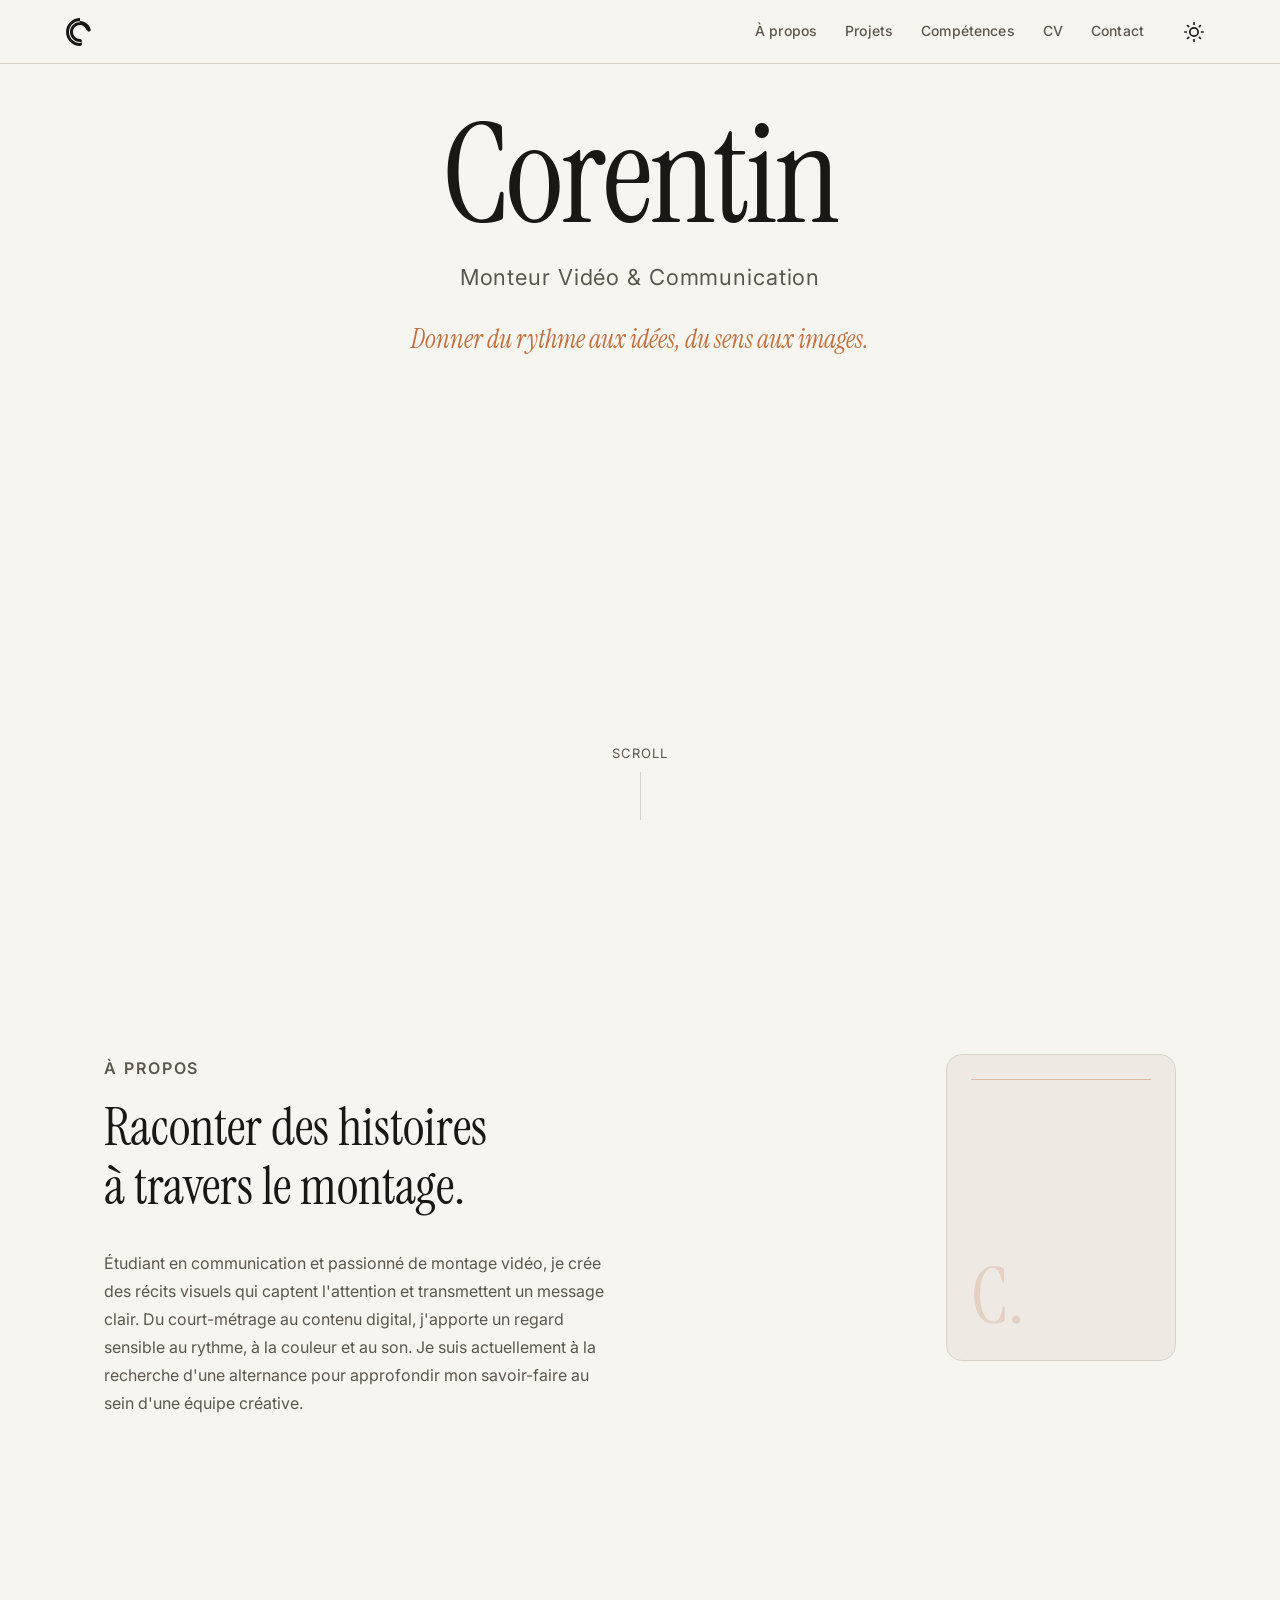
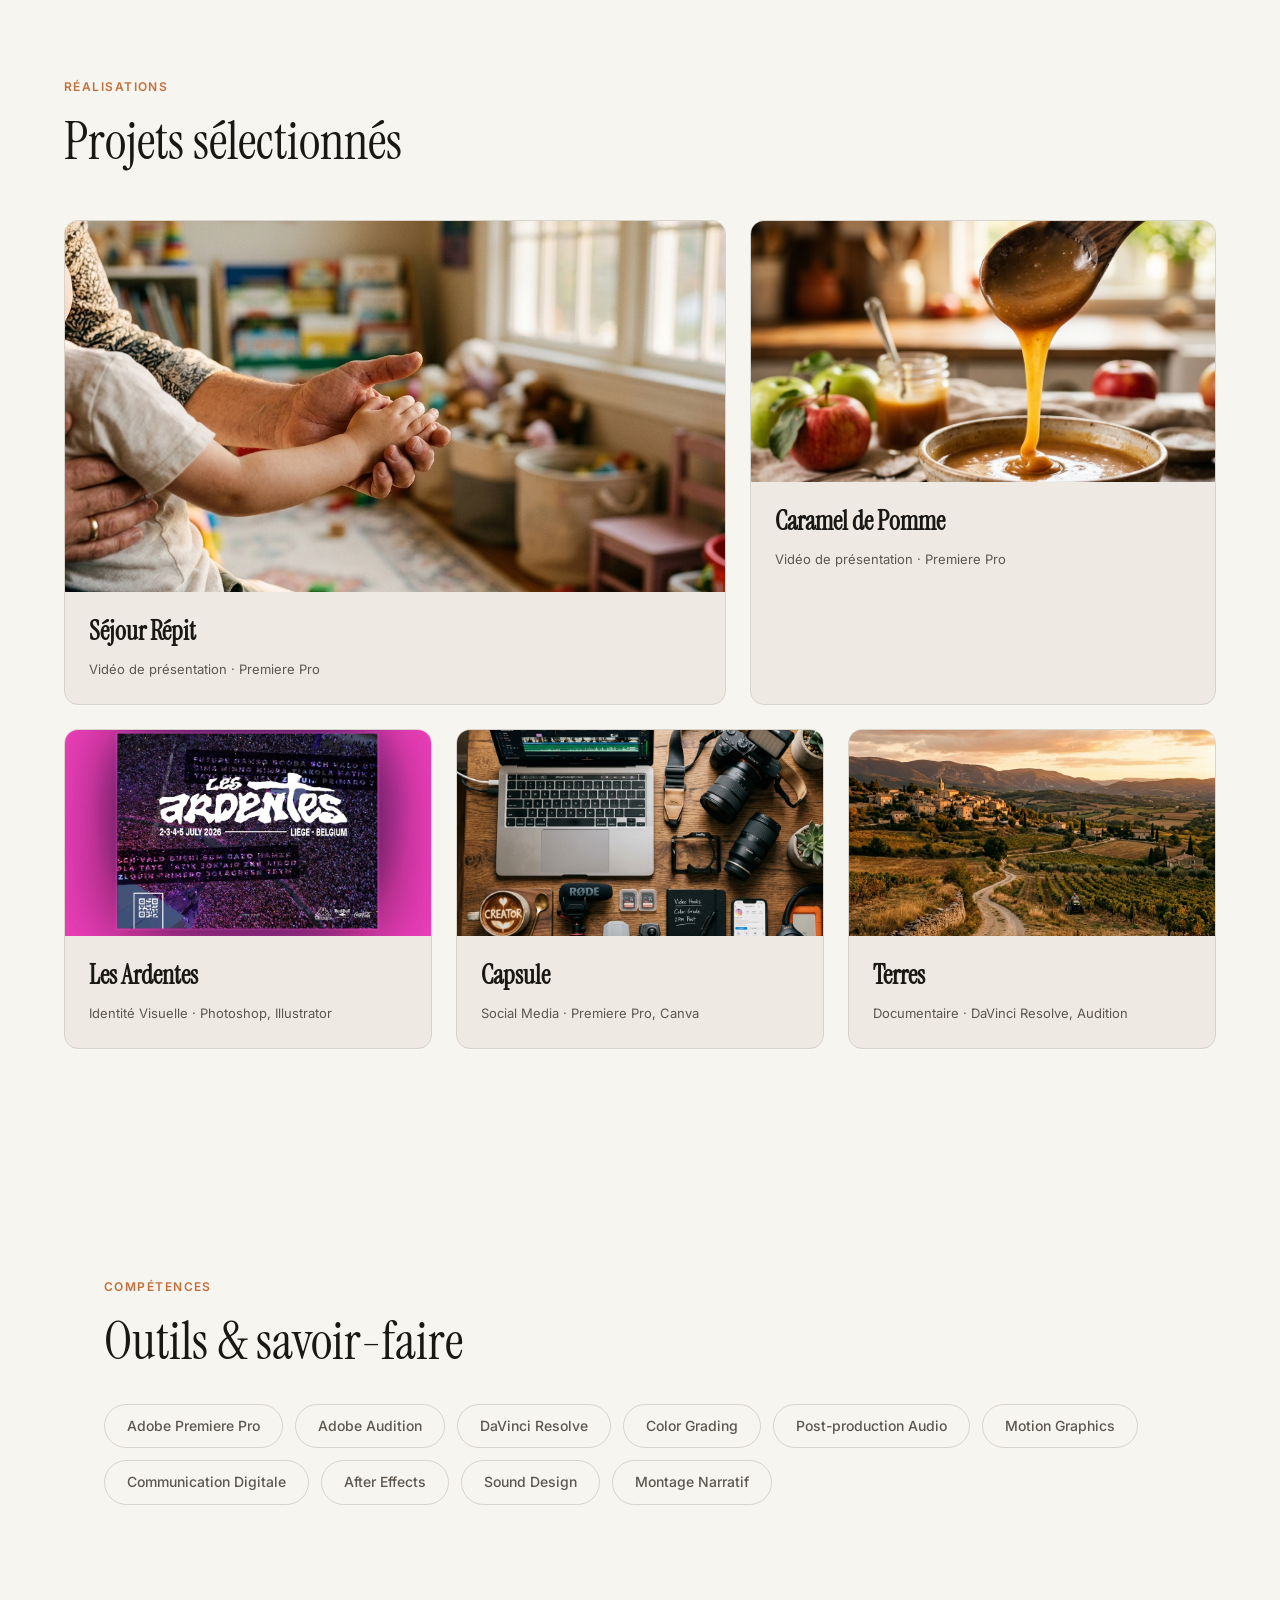
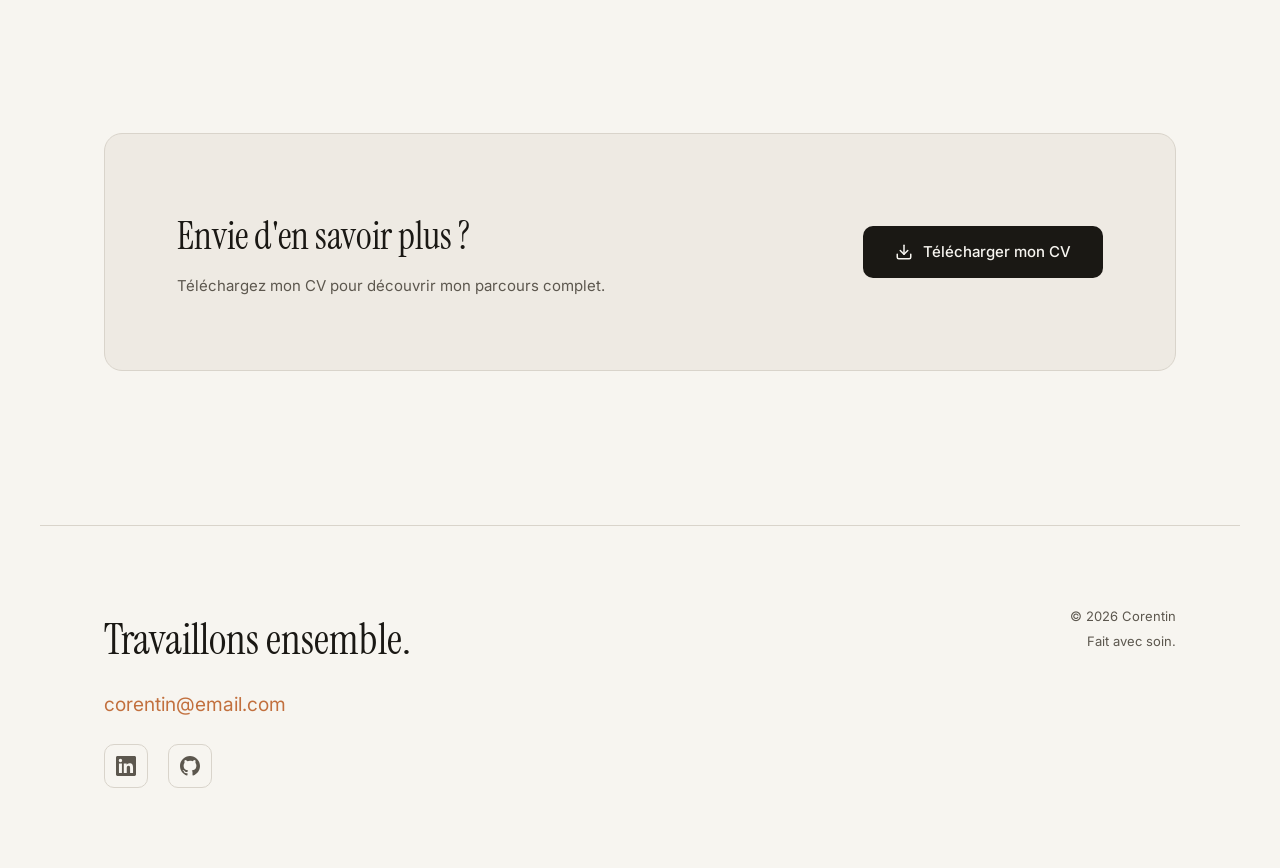
==== index.html @ aa096279 "Intégration de la Lightbox interactive et ajustement des descriptions pour Les Ardentes" ====
<!DOCTYPE html>
<html lang="fr">
<head>
  <meta charset="UTF-8">
  <meta name="viewport" content="width=device-width, initial-scale=1.0">
  <title>Corentin — Monteur Vidéo & Communication</title>
  <meta name="description" content="Portfolio de Corentin, monteur vidéo et étudiant en communication à la recherche d'une alternance. Montage, color grading, post-production audio.">
  <link rel="stylesheet" href="style.css">
  <link rel="icon" href="data:image/svg+xml,<svg xmlns='http://www.w3.org/2000/svg' viewBox='0 0 100 100'><text y='.9em' font-size='90'>C</text></svg>">
</head>
<body>

  <!-- ===== NAV ===== -->
  <nav class="nav" role="navigation" aria-label="Navigation principale">
    <a href="#" class="nav__logo" aria-label="Corentin — Accueil">
      <svg viewBox="0 0 32 32" xmlns="http://www.w3.org/2000/svg" aria-hidden="true">
        <path class="nav__logo-fill" d="M16 2C8.268 2 2 8.268 2 16s6.268 14 14 14c1.1 0 2-.9 2-2s-.9-2-2-2C10.486 26 6 21.514 6 16S10.486 6 16 6c4.08 0 7.63 2.45 9.17 5.96.37.85-.03 1.84-.88 2.21-.85.37-1.84-.03-2.21-.88C20.94 10.64 18.64 9 16 9c-3.86 0-7 3.14-7 7s3.14 7 7 7c1.1 0 2 .9 2 2s-.9 2-2 2c-6.07 0-11-4.93-11-11S9.93 5 16 5c5.19 0 9.55 3.61 10.7 8.44.22.96-.38 1.92-1.34 2.14-.96.22-1.92-.38-2.14-1.34C22.38 10.86 19.45 9 16 9"/>
      </svg>
    </a>

    <button id="nav-burger" class="nav__burger" aria-label="Menu" aria-expanded="false" aria-controls="nav-links">
      <span></span><span></span><span></span>
    </button>

    <div id="nav-links" class="nav__links">
      <a href="#a-propos" class="nav__link">À propos</a>
      <a href="#projets" class="nav__link">Projets</a>
      <a href="#competences" class="nav__link">Compétences</a>
      <a href="#cv" class="nav__link">CV</a>
      <a href="#contact" class="nav__link">Contact</a>
      <button id="theme-toggle" class="theme-toggle" aria-label="Changer le thème">
        <svg class="icon-sun" viewBox="0 0 24 24" fill="none" stroke="currentColor" stroke-width="2" stroke-linecap="round"><circle cx="12" cy="12" r="5"/><line x1="12" y1="1" x2="12" y2="3"/><line x1="12" y1="21" x2="12" y2="23"/><line x1="4.22" y1="4.22" x2="5.64" y2="5.64"/><line x1="18.36" y1="18.36" x2="19.78" y2="19.78"/><line x1="1" y1="12" x2="3" y2="12"/><line x1="21" y1="12" x2="23" y2="12"/><line x1="4.22" y1="19.78" x2="5.64" y2="18.36"/><line x1="18.36" y1="5.64" x2="19.78" y2="4.22"/></svg>
        <svg class="icon-moon" viewBox="0 0 24 24" fill="none" stroke="currentColor" stroke-width="2" stroke-linecap="round"><path d="M21 12.79A9 9 0 1111.21 3 7 7 0 0021 12.79z"/></svg>
      </button>
    </div>
  </nav>

  <main>
    <!-- ===== HERO ===== -->
    <section class="hero" id="hero">
      <h1 class="hero__name">Corentin</h1>
      <p class="hero__title">Monteur Vidéo & Communication</p>
      <p class="hero__tagline">Donner du rythme aux idées, du sens aux images.</p>
      <div class="hero__scroll" aria-hidden="true">
        <span>Scroll</span>
        <div class="hero__scroll-line"></div>
      </div>
    </section>

    <!-- ===== À PROPOS ===== -->
    <section class="section about" id="a-propos">
      <div class="about__content">
        <div class="about__text reveal">
          <p class="section__label">À propos</p>
          <h2 class="section__heading">Raconter des histoires<br>à travers le montage.</h2>
          <p>Étudiant en communication et passionné de montage vidéo, je crée des récits visuels qui captent l'attention et transmettent un message clair. Du court-métrage au contenu digital, j'apporte un regard sensible au rythme, à la couleur et au son. Je suis actuellement à la recherche d'une alternance pour approfondir mon savoir-faire au sein d'une équipe créative.</p>
        </div>
        <div class="about__visual reveal">
          <div class="about__accent-block">
            <span>C.</span>
          </div>
        </div>
      </div>
    </section>

    <!-- ===== PROJETS ===== -->
    <section class="section section--wide projects" id="projets">
      <p class="section__label reveal">Réalisations</p>
      <h2 class="section__heading reveal">Projets sélectionnés</h2>

      <div class="projects__grid">
        <!-- Card 1 — Large -->
        <a href="projects/sejour-repit.html" class="project-card reveal">
          <div class="project-card__img-wrap">
            <img src="assets/project-repit.png" alt="Image de la vidéo de présentation Séjour Répit" width="800" height="450" loading="lazy">
            <div class="project-card__overlay">
              <p>Vidéo de présentation réalisée pour l'APEI Seine et Mer afin de promouvoir le programme du Séjour Répit auprès des familles et du secteur sanitaire dieppois.</p>
            </div>
          </div>
          <div class="project-card__body">
            <h3 class="project-card__title">Séjour Répit</h3>
            <p class="project-card__meta">Vidéo de présentation · Premiere Pro</p>
          </div>
        </a>

        <!-- Card 2 -->
        <a href="projects/caramel-pomme.html" class="project-card reveal">
          <div class="project-card__img-wrap">
            <img src="assets/project-caramel.png" alt="Image de la vidéo Caramel de Pomme Dieppois" width="800" height="450" loading="lazy">
            <div class="project-card__overlay">
              <p>Vidéo promotionnelle réalisée pour les Ateliers d'Etran afin de valoriser le savoir-faire artisanal de la fabrication du Caramel de Pomme Dieppois.</p>
            </div>
          </div>
          <div class="project-card__body">
            <h3 class="project-card__title">Caramel de Pomme</h3>
            <p class="project-card__meta">Vidéo de présentation · Premiere Pro</p>
          </div>
        </a>

        <!-- Card 3 -->
        <a href="projects/les-ardentes.html" class="project-card reveal">
          <div class="project-card__img-wrap">
            <img src="assets/project-ardentes-affiche.jpg" alt="Image de la campagne Les Ardentes 2026" width="800" height="450" loading="lazy">
            <div class="project-card__overlay">
              <p>Campagne de communication fictive pour l'édition 2026 du festival de musique Les Ardentes. Conception de l'affiche, du ticket physique premium et de l'invitation exclusive.</p>
            </div>
          </div>
          <div class="project-card__body">
            <h3 class="project-card__title">Les Ardentes</h3>
            <p class="project-card__meta">Identité Visuelle · Photoshop, Illustrator</p>
          </div>
        </a>

        <!-- Card 4 -->
        <a href="projects/capsule.html" class="project-card reveal">
          <div class="project-card__img-wrap">
            <img src="assets/project-social.png" alt="Image de la campagne social media Capsule" width="800" height="450" loading="lazy">
            <div class="project-card__overlay">
              <p>Série de capsules vidéo pour les réseaux sociaux. Format vertical, sous-titres dynamiques et branding cohérent.</p>
            </div>
          </div>
          <div class="project-card__body">
            <h3 class="project-card__title">Capsule</h3>
            <p class="project-card__meta">Social Media · Premiere Pro, Canva</p>
          </div>
        </a>

        <!-- Card 5 -->
        <a href="projects/terres.html" class="project-card reveal">
          <div class="project-card__img-wrap">
            <img src="assets/project-documentary.png" alt="Image du documentaire Terres" width="800" height="450" loading="lazy">
            <div class="project-card__overlay">
              <p>Mini-documentaire sur l'agriculture locale. Captation, montage narratif et post-production audio complète.</p>
            </div>
          </div>
          <div class="project-card__body">
            <h3 class="project-card__title">Terres</h3>
            <p class="project-card__meta">Documentaire · DaVinci Resolve, Audition</p>
          </div>
        </a>
      </div>

    </section>

    <!-- ===== COMPÉTENCES ===== -->
    <section class="section skills" id="competences">
      <p class="section__label reveal">Compétences</p>
      <h2 class="section__heading reveal">Outils & savoir-faire</h2>
      <div class="skills__list reveal">
        <span class="skill-pill">Adobe Premiere Pro</span>
        <span class="skill-pill">Adobe Audition</span>
        <span class="skill-pill">DaVinci Resolve</span>
        <span class="skill-pill">Color Grading</span>
        <span class="skill-pill">Post-production Audio</span>
        <span class="skill-pill">Motion Graphics</span>
        <span class="skill-pill">Communication Digitale</span>
        <span class="skill-pill">After Effects</span>
        <span class="skill-pill">Sound Design</span>
        <span class="skill-pill">Montage Narratif</span>
      </div>
    </section>

    <!-- ===== CV ===== -->
    <section class="section cv" id="cv">
      <div class="cv__inner reveal">
        <div class="cv__text">
          <h3>Envie d'en savoir plus ?</h3>
          <p>Téléchargez mon CV pour découvrir mon parcours complet.</p>
        </div>
        <a href="assets/cv-corentin.pdf" download class="cv__btn" aria-label="Télécharger le CV de Corentin au format PDF">
          <svg viewBox="0 0 24 24" fill="none" stroke="currentColor" stroke-width="2" stroke-linecap="round" stroke-linejoin="round"><path d="M21 15v4a2 2 0 01-2 2H5a2 2 0 01-2-2v-4"/><polyline points="7 10 12 15 17 10"/><line x1="12" y1="15" x2="12" y2="3"/></svg>
          Télécharger mon CV
        </a>
      </div>
    </section>
  </main>

  <!-- ===== FOOTER / CONTACT ===== -->
  <footer class="footer" id="contact">
    <div class="footer__inner">
      <div class="footer__left reveal">
        <h2>Travaillons ensemble.</h2>
        <a href="mailto:corentin@email.com" class="footer__email">corentin@email.com</a>
        <div class="footer__links">
          <a href="https://linkedin.com/in/corentin" target="_blank" rel="noopener noreferrer" class="footer__link" aria-label="LinkedIn de Corentin">
            <svg viewBox="0 0 24 24" fill="currentColor"><path d="M20.447 20.452h-3.554v-5.569c0-1.328-.027-3.037-1.852-3.037-1.853 0-2.136 1.445-2.136 2.939v5.667H9.351V9h3.414v1.561h.046c.477-.9 1.637-1.85 3.37-1.85 3.601 0 4.267 2.37 4.267 5.455v6.286zM5.337 7.433a2.062 2.062 0 01-2.063-2.065 2.064 2.064 0 112.063 2.065zm1.782 13.019H3.555V9h3.564v11.452zM22.225 0H1.771C.792 0 0 .774 0 1.729v20.542C0 23.227.792 24 1.771 24h20.451C23.2 24 24 23.227 24 22.271V1.729C24 .774 23.2 0 22.222 0h.003z"/></svg>
          </a>
          <a href="https://github.com/corentin" target="_blank" rel="noopener noreferrer" class="footer__link" aria-label="GitHub de Corentin">
            <svg viewBox="0 0 24 24" fill="currentColor"><path d="M12 0C5.374 0 0 5.373 0 12c0 5.302 3.438 9.8 8.207 11.387.599.111.793-.261.793-.577v-2.234c-3.338.726-4.033-1.416-4.033-1.416-.546-1.387-1.333-1.756-1.333-1.756-1.089-.745.083-.729.083-.729 1.205.084 1.839 1.237 1.839 1.237 1.07 1.834 2.807 1.304 3.492.997.107-.775.418-1.305.762-1.604-2.665-.305-5.467-1.334-5.467-5.931 0-1.311.469-2.381 1.236-3.221-.124-.303-.535-1.524.117-3.176 0 0 1.008-.322 3.301 1.23A11.509 11.509 0 0112 5.803c1.02.005 2.047.138 3.006.404 2.291-1.552 3.297-1.23 3.297-1.23.653 1.653.242 2.874.118 3.176.77.84 1.235 1.911 1.235 3.221 0 4.609-2.807 5.624-5.479 5.921.43.372.823 1.102.823 2.222v3.293c0 .319.192.694.801.576C20.566 21.797 24 17.3 24 12c0-6.627-5.373-12-12-12z"/></svg>
          </a>
        </div>
      </div>
      <div class="footer__right reveal">
        <p>© 2026 Corentin</p>
        <p>Fait avec soin.</p>
      </div>
    </div>
  </footer>

  <script src="script.js"></script>
</body>
</html>
---- style.css ----
/* ========================================
   PORTFOLIO — Corentin
   Monteur Vidéo & Communication
   ======================================== */

/* --- Fonts --- */
@import url('https://fonts.googleapis.com/css2?family=Instrument+Serif:ital@0;1&display=swap');
@import url('https://fonts.googleapis.com/css2?family=Inter:wght@400;500;600&display=swap');

/* --- Custom Properties --- */
:root {
  --bg: #f7f5f0;
  --bg-surface: #eeeae3;
  --text: #1a1814;
  --text-secondary: #5c574e;
  --accent: #c2703e;
  --accent-hover: #a85c30;
  --border: #d9d4cb;
  --shadow: rgba(42, 36, 24, 0.08);
  --shadow-hover: rgba(42, 36, 24, 0.16);
  --font-display: 'Instrument Serif', Georgia, serif;
  --font-body: 'Inter', system-ui, sans-serif;
  --nav-height: 64px;
}

[data-theme="dark"] {
  --bg: #1a1814;
  --bg-surface: #26231d;
  --text: #ede8df;
  --text-secondary: #a89f92;
  --accent: #d98a52;
  --accent-hover: #e69a62;
  --border: #3a362e;
  --shadow: rgba(0, 0, 0, 0.2);
  --shadow-hover: rgba(0, 0, 0, 0.35);
}

/* --- Reset --- */
*, *::before, *::after { box-sizing: border-box; margin: 0; padding: 0; }
html { scroll-behavior: smooth; -webkit-text-size-adjust: 100%; }
body {
  font-family: var(--font-body);
  font-size: 16px;
  line-height: 1.6;
  color: var(--text);
  background: var(--bg);
  transition: background 0.4s ease, color 0.4s ease;
  overflow-x: hidden;
}
img { display: block; max-width: 100%; height: auto; }
a { color: inherit; text-decoration: none; }
button { font: inherit; cursor: pointer; border: none; background: none; }
ul { list-style: none; }

/* --- Focus --- */
:focus-visible {
  outline: 2px solid var(--accent);
  outline-offset: 3px;
  border-radius: 3px;
}

/* --- Scrollbar --- */
::-webkit-scrollbar { width: 8px; }
::-webkit-scrollbar-track { background: var(--bg); }
::-webkit-scrollbar-thumb { background: var(--border); border-radius: 4px; }

/* --- Animations Base --- */
@media (prefers-reduced-motion: reduce) {
  *, *::before, *::after {
    animation-duration: 0.01ms !important;
    transition-duration: 0.01ms !important;
  }
}

.reveal {
  opacity: 0;
  transform: translateY(28px);
  transition: opacity 0.7s cubic-bezier(0.22, 1, 0.36, 1),
              transform 0.7s cubic-bezier(0.22, 1, 0.36, 1);
}
.reveal.visible {
  opacity: 1;
  transform: translateY(0);
}

/* --- Nav --- */
.nav {
  position: fixed;
  top: 0;
  left: 0;
  right: 0;
  z-index: 100;
  height: var(--nav-height);
  display: flex;
  align-items: center;
  justify-content: space-between;
  padding: 0 clamp(24px, 5vw, 64px);
  background: rgba(247, 245, 240, 0.85);
  backdrop-filter: blur(12px);
  -webkit-backdrop-filter: blur(12px);
  border-bottom: 1px solid var(--border);
  transition: background 0.4s ease;
}
[data-theme="dark"] .nav {
  background: rgba(26, 24, 20, 0.88);
}
.nav__logo svg {
  width: 32px;
  height: 32px;
  display: block;
}
.nav__logo-fill {
  fill: var(--text);
  transition: fill 0.3s;
}
.nav__links {
  display: flex;
  align-items: center;
  gap: 28px;
}
.nav__link {
  font-size: 14px;
  font-weight: 500;
  letter-spacing: 0.01em;
  color: var(--text-secondary);
  transition: color 0.25s;
  padding: 8px 0;
}
.nav__link:hover { color: var(--accent); }
.theme-toggle {
  width: 44px;
  height: 44px;
  display: flex;
  align-items: center;
  justify-content: center;
  border-radius: 10px;
  transition: background 0.25s;
  color: var(--text);
}
.theme-toggle:hover { background: var(--bg-surface); }
.theme-toggle svg { width: 20px; height: 20px; }
.theme-toggle .icon-moon { display: none; }
[data-theme="dark"] .theme-toggle .icon-sun { display: none; }
[data-theme="dark"] .theme-toggle .icon-moon { display: block; }

/* Mobile nav */
.nav__burger {
  display: none;
  width: 44px;
  height: 44px;
  align-items: center;
  justify-content: center;
  flex-direction: column;
  gap: 5px;
}
.nav__burger span {
  display: block;
  width: 22px;
  height: 2px;
  background: var(--text);
  border-radius: 2px;
  transition: transform 0.3s, opacity 0.3s;
}
.nav__burger.active span:nth-child(1) { transform: rotate(45deg) translate(5px, 5px); }
.nav__burger.active span:nth-child(2) { opacity: 0; }
.nav__burger.active span:nth-child(3) { transform: rotate(-45deg) translate(5px, -5px); }

@media (max-width: 768px) {
  .nav__burger { display: flex; }
  .nav__links {
    position: fixed;
    top: var(--nav-height);
    left: 0;
    right: 0;
    bottom: 0;
    flex-direction: column;
    justify-content: center;
    gap: 32px;
    background: var(--bg);
    transform: translateX(100%);
    transition: transform 0.35s cubic-bezier(0.22, 1, 0.36, 1);
  }
  .nav__links.open { transform: translateX(0); }
  .nav__link { font-size: 20px; }
}

/* --- Hero --- */
.hero {
  min-height: 100vh;
  display: flex;
  flex-direction: column;
  justify-content: center;
  align-items: center;
  text-align: center;
  padding: calc(var(--nav-height) + 40px) clamp(24px, 5vw, 64px) 80px;
}
.hero__name {
  font-family: var(--font-display);
  font-size: clamp(56px, 12vw, 140px);
  font-weight: 400;
  line-height: 1;
  letter-spacing: -0.02em;
  color: var(--text);
  overflow: hidden;
}
.hero__name .char {
  display: inline-block;
  opacity: 0;
  transform: translateY(100%);
  animation: charReveal 0.6s cubic-bezier(0.22, 1, 0.36, 1) forwards;
}
@keyframes charReveal {
  to { opacity: 1; transform: translateY(0); }
}
.hero__title {
  font-family: var(--font-body);
  font-size: clamp(16px, 2.5vw, 22px);
  font-weight: 400;
  color: var(--text-secondary);
  margin-top: 16px;
  letter-spacing: 0.04em;
}
.hero__tagline {
  font-family: var(--font-display);
  font-style: italic;
  font-size: clamp(18px, 2.8vw, 26px);
  color: var(--accent);
  margin-top: 24px;
}
.hero__scroll {
  margin-top: auto;
  padding-top: 60px;
  color: var(--text-secondary);
  font-size: 13px;
  letter-spacing: 0.08em;
  text-transform: uppercase;
  display: flex;
  flex-direction: column;
  align-items: center;
  gap: 8px;
}
.hero__scroll-line {
  width: 1px;
  height: 48px;
  background: var(--border);
  animation: scrollPulse 2s ease-in-out infinite;
}
@keyframes scrollPulse {
  0%, 100% { opacity: 0.3; }
  50% { opacity: 1; }
}

/* --- Section shared --- */
.section {
  padding: clamp(60px, 10vw, 120px) clamp(24px, 5vw, 64px);
  max-width: 1200px;
  margin: 0 auto;
}
.section--wide { max-width: 1400px; }
.section__label {
  font-size: 12px;
  font-weight: 600;
  letter-spacing: 0.12em;
  text-transform: uppercase;
  color: var(--accent);
  margin-bottom: 16px;
}
.section__heading {
  font-family: var(--font-display);
  font-size: clamp(32px, 5vw, 52px);
  font-weight: 400;
  line-height: 1.15;
  margin-bottom: 32px;
}

/* --- À propos --- */
.about {
  padding-top: clamp(80px, 12vw, 160px);
  padding-bottom: clamp(80px, 12vw, 140px);
}
.about__content {
  display: grid;
  grid-template-columns: 1fr 1fr;
  gap: 64px;
  align-items: start;
}
.about__text p {
  font-size: clamp(16px, 1.2vw, 18px);
  color: var(--text-secondary);
  line-height: 1.75;
  max-width: 520px;
}
.about__visual {
  position: relative;
  display: flex;
  justify-content: flex-end;
}
.about__accent-block {
  width: clamp(180px, 18vw, 280px);
  aspect-ratio: 3/4;
  background: var(--bg-surface);
  border-radius: 16px;
  border: 1px solid var(--border);
  display: flex;
  align-items: flex-end;
  padding: 24px;
  position: relative;
  overflow: hidden;
}
.about__accent-block::before {
  content: '';
  position: absolute;
  top: 24px;
  left: 24px;
  right: 24px;
  height: 1px;
  background: var(--accent);
  opacity: 0.4;
}
.about__accent-block span {
  font-family: var(--font-display);
  font-size: clamp(48px, 6vw, 80px);
  color: var(--accent);
  opacity: 0.2;
  line-height: 1;
}
@media (max-width: 768px) {
  .about__content { grid-template-columns: 1fr; gap: 40px; }
  .about__visual { justify-content: flex-start; }
}

/* --- Projects --- */
.projects { padding-bottom: clamp(80px, 10vw, 140px); }
.projects__grid {
  display: grid;
  grid-template-columns: repeat(12, 1fr);
  gap: 24px;
  margin-top: 48px;
}
.project-card {
  display: block;
  border-radius: 14px;
  overflow: hidden;
  background: var(--bg-surface);
  border: 1px solid var(--border);
  transition: transform 0.35s cubic-bezier(0.22, 1, 0.36, 1),
              box-shadow 0.35s cubic-bezier(0.22, 1, 0.36, 1);
  position: relative;
  cursor: pointer;
}
.project-card:hover {
  transform: translateY(-6px);
  box-shadow: 0 16px 40px var(--shadow-hover);
}
.project-card:nth-child(1) { grid-column: 1 / 8; }
.project-card:nth-child(2) { grid-column: 8 / 13; }
.project-card:nth-child(3) { grid-column: 1 / 5; }
.project-card:nth-child(4) { grid-column: 5 / 9; }
.project-card:nth-child(5) { grid-column: 9 / 13; }

.project-card__img-wrap {
  position: relative;
  overflow: hidden;
  aspect-ratio: 16/9;
}
.project-card__img-wrap img {
  width: 100%;
  height: 100%;
  object-fit: cover;
  transition: transform 0.5s cubic-bezier(0.22, 1, 0.36, 1);
}
.project-card:hover .project-card__img-wrap img {
  transform: scale(1.04);
}
.project-card__overlay {
  position: absolute;
  inset: 0;
  background: linear-gradient(to top, rgba(26,24,20,0.85) 0%, transparent 60%);
  opacity: 0;
  transition: opacity 0.35s ease;
  display: flex;
  align-items: flex-end;
  padding: 24px;
}
.project-card:hover .project-card__overlay { opacity: 1; }
.project-card__overlay p {
  color: #ede8df;
  font-size: 14px;
  line-height: 1.5;
}
.project-card__body {
  padding: 20px 24px 24px;
}
.project-card__title {
  font-family: var(--font-display);
  font-size: clamp(20px, 2vw, 26px);
  margin-bottom: 6px;
}
.project-card__meta {
  font-size: 13px;
  color: var(--text-secondary);
}
.project-card__link {
  display: inline-flex;
  align-items: center;
  gap: 6px;
  margin-top: 12px;
  font-size: 13px;
  font-weight: 500;
  color: var(--accent);
  transition: gap 0.25s;
}
.project-card__link:hover { gap: 10px; }
.project-card__link svg { width: 14px; height: 14px; }

@media (max-width: 900px) {
  .projects__grid { grid-template-columns: 1fr 1fr; }
  .project-card:nth-child(1) { grid-column: 1 / -1; }
  .project-card:nth-child(n+2) { grid-column: span 1; }
}
@media (max-width: 560px) {
  .projects__grid { grid-template-columns: 1fr; }
  .project-card:nth-child(n) { grid-column: 1 / -1; }
}

/* --- Skills --- */
.skills { padding-top: clamp(60px, 8vw, 100px); padding-bottom: clamp(80px, 10vw, 140px); }
.skills__list {
  display: flex;
  flex-wrap: wrap;
  gap: 12px;
  margin-top: 32px;
}
.skill-pill {
  padding: 10px 22px;
  border: 1px solid var(--border);
  border-radius: 100px;
  font-size: 14px;
  font-weight: 500;
  color: var(--text-secondary);
  transition: border-color 0.25s, color 0.25s, background 0.25s;
  white-space: nowrap;
}
.skill-pill:hover {
  border-color: var(--accent);
  color: var(--accent);
  background: rgba(194, 112, 62, 0.06);
}
[data-theme="dark"] .skill-pill:hover {
  background: rgba(217, 138, 82, 0.1);
}

/* --- CV --- */
.cv {
  padding-top: clamp(60px, 8vw, 100px);
  padding-bottom: clamp(100px, 12vw, 160px);
}
.cv__inner {
  background: var(--bg-surface);
  border: 1px solid var(--border);
  border-radius: 18px;
  padding: clamp(40px, 6vw, 72px);
  display: flex;
  align-items: center;
  justify-content: space-between;
  gap: 32px;
  flex-wrap: wrap;
}
.cv__text h3 {
  font-family: var(--font-display);
  font-size: clamp(26px, 3.5vw, 38px);
  font-weight: 400;
  margin-bottom: 8px;
}
.cv__text p {
  color: var(--text-secondary);
  font-size: 15px;
}
.cv__btn {
  display: inline-flex;
  align-items: center;
  gap: 10px;
  padding: 14px 32px;
  background: var(--text);
  color: var(--bg);
  border-radius: 10px;
  font-size: 15px;
  font-weight: 500;
  transition: background 0.25s, transform 0.25s;
  min-height: 48px;
}
.cv__btn:hover {
  background: var(--accent);
  transform: translateY(-2px);
}
.cv__btn svg { width: 18px; height: 18px; flex-shrink: 0; }

/* --- Footer / Contact --- */
.footer {
  border-top: 1px solid var(--border);
  padding: clamp(48px, 8vw, 80px) clamp(24px, 5vw, 64px);
  max-width: 1200px;
  margin: 0 auto;
}
.footer__inner {
  display: flex;
  justify-content: space-between;
  align-items: start;
  flex-wrap: wrap;
  gap: 40px;
}
.footer__left h2 {
  font-family: var(--font-display);
  font-size: clamp(28px, 4vw, 42px);
  font-weight: 400;
  margin-bottom: 16px;
}
.footer__email {
  font-size: clamp(16px, 1.5vw, 20px);
  color: var(--accent);
  transition: opacity 0.25s;
  display: inline-block;
  word-break: break-all;
}
.footer__email:hover { opacity: 0.7; }
.footer__links {
  display: flex;
  gap: 20px;
  margin-top: 24px;
}
.footer__link {
  width: 44px;
  height: 44px;
  border: 1px solid var(--border);
  border-radius: 10px;
  display: flex;
  align-items: center;
  justify-content: center;
  color: var(--text-secondary);
  transition: border-color 0.25s, color 0.25s;
}
.footer__link:hover {
  border-color: var(--accent);
  color: var(--accent);
}
.footer__link svg { width: 20px; height: 20px; }
.footer__right {
  text-align: right;
  font-size: 13px;
  color: var(--text-secondary);
}
.footer__right p + p { margin-top: 4px; }
@media (max-width: 600px) {
  .footer__right { text-align: left; }
}

/* ========================================
   PROJECT DETAIL PAGE
   ======================================== */

/* --- Back Link --- */
.back-link {
  display: inline-flex;
  align-items: center;
  gap: 8px;
  font-size: 14px;
  font-weight: 500;
  color: var(--text-secondary);
  transition: color 0.25s, gap 0.25s;
  padding: 8px 0;
  margin-bottom: 24px;
}
.back-link:hover { color: var(--accent); gap: 12px; }
.back-link svg { width: 16px; height: 16px; }

/* --- Project Hero --- */
.project-hero {
  padding: calc(var(--nav-height) + 48px) clamp(24px, 5vw, 64px) 0;
  max-width: 1200px;
  margin: 0 auto;
}
.project-hero__banner {
  width: 100%;
  aspect-ratio: 21/9;
  object-fit: cover;
  border-radius: 18px;
  border: 1px solid var(--border);
  margin-top: 16px;
}
.project-hero__title {
  font-family: var(--font-display);
  font-size: clamp(40px, 7vw, 72px);
  font-weight: 400;
  line-height: 1.1;
  margin-top: 40px;
}
.project-hero__type {
  font-size: 14px;
  font-weight: 500;
  color: var(--accent);
  letter-spacing: 0.06em;
  text-transform: uppercase;
  margin-top: 12px;
}

/* --- Project Info Grid --- */
.project-info {
  padding: clamp(48px, 6vw, 80px) clamp(24px, 5vw, 64px);
  max-width: 1200px;
  margin: 0 auto;
}
.project-info__grid {
  display: grid;
  grid-template-columns: 2fr 1fr;
  gap: clamp(40px, 6vw, 80px);
  align-items: start;
}
.project-info__description h2 {
  font-family: var(--font-display);
  font-size: clamp(26px, 3.5vw, 36px);
  font-weight: 400;
  margin-bottom: 20px;
}
.project-info__description p {
  font-size: clamp(15px, 1.1vw, 17px);
  color: var(--text-secondary);
  line-height: 1.8;
  margin-bottom: 16px;
  max-width: 600px;
}

/* --- Meta sidebar --- */
.project-meta {
  display: flex;
  flex-direction: column;
  gap: 24px;
  padding: 32px;
  background: var(--bg-surface);
  border: 1px solid var(--border);
  border-radius: 16px;
}
.project-meta__item {
  display: flex;
  flex-direction: column;
  gap: 4px;
}
.project-meta__label {
  font-size: 11px;
  font-weight: 600;
  letter-spacing: 0.1em;
  text-transform: uppercase;
  color: var(--accent);
}
.project-meta__value {
  font-size: 15px;
  color: var(--text);
  line-height: 1.5;
}

/* --- Video Embed Section --- */
.project-video {
  padding: 0 clamp(24px, 5vw, 64px) clamp(48px, 6vw, 80px);
  max-width: 1200px;
  margin: 0 auto;
}
.project-video__label {
  font-size: 12px;
  font-weight: 600;
  letter-spacing: 0.12em;
  text-transform: uppercase;
  color: var(--accent);
  margin-bottom: 16px;
}
.project-video__wrap {
  position: relative;
  width: 100%;
  aspect-ratio: 16/9;
  background: var(--bg-surface);
  border: 1px solid var(--border);
  border-radius: 16px;
  overflow: hidden;
  display: flex;
  align-items: center;
  justify-content: center;
}
.project-video__wrap iframe {
  position: absolute;
  inset: 0;
  width: 100%;
  height: 100%;
  border: 0;
}
.project-video__placeholder {
  display: flex;
  flex-direction: column;
  align-items: center;
  gap: 16px;
  color: var(--text-secondary);
  font-size: 15px;
}
.project-video__placeholder svg {
  width: 56px;
  height: 56px;
  color: var(--accent);
  opacity: 0.6;
}

/* --- Process Section --- */
.project-process {
  padding: clamp(48px, 6vw, 80px) clamp(24px, 5vw, 64px);
  max-width: 1200px;
  margin: 0 auto;
}
.project-process h2 {
  font-family: var(--font-display);
  font-size: clamp(26px, 3.5vw, 36px);
  font-weight: 400;
  margin-bottom: 32px;
}
.project-process__steps {
  display: grid;
  grid-template-columns: repeat(auto-fit, minmax(240px, 1fr));
  gap: 24px;
}
.process-step {
  padding: 28px;
  background: var(--bg-surface);
  border: 1px solid var(--border);
  border-radius: 14px;
  transition: border-color 0.25s;
}
.process-step:hover { border-color: var(--accent); }
.process-step__number {
  font-family: var(--font-display);
  font-size: 32px;
  color: var(--accent);
  opacity: 0.4;
  line-height: 1;
  margin-bottom: 12px;
}
.process-step__title {
  font-size: 16px;
  font-weight: 600;
  margin-bottom: 8px;
}
.process-step__text {
  font-size: 14px;
  color: var(--text-secondary);
  line-height: 1.6;
}

/* --- Gallery --- */
.project-gallery {
  padding: 0 clamp(24px, 5vw, 64px) clamp(48px, 6vw, 80px);
  max-width: 1200px;
  margin: 0 auto;
}
.project-gallery h2 {
  font-family: var(--font-display);
  font-size: clamp(26px, 3.5vw, 36px);
  font-weight: 400;
  margin-bottom: 24px;
}
.project-gallery__grid {
  display: grid;
  grid-template-columns: 1fr 1fr;
  gap: 16px;
}
.project-gallery__grid img {
  border-radius: 12px;
  border: 1px solid var(--border);
  width: 100%;
  height: 100%;
  object-fit: cover;
}
.project-gallery__grid img:first-child {
  grid-row: span 2;
}

/* --- Project Nav (prev/next) --- */
.project-nav {
  padding: clamp(48px, 6vw, 80px) clamp(24px, 5vw, 64px);
  max-width: 1200px;
  margin: 0 auto;
  border-top: 1px solid var(--border);
}
.project-nav__inner {
  display: flex;
  justify-content: space-between;
  align-items: center;
  gap: 24px;
  flex-wrap: wrap;
}
.project-nav__link {
  display: flex;
  flex-direction: column;
  gap: 4px;
  padding: 16px 24px;
  border: 1px solid var(--border);
  border-radius: 12px;
  transition: border-color 0.25s, transform 0.25s;
  min-width: 200px;
}
.project-nav__link:hover {
  border-color: var(--accent);
  transform: translateY(-2px);
}
.project-nav__link--next { text-align: right; margin-left: auto; }
.project-nav__link-label {
  font-size: 11px;
  font-weight: 600;
  letter-spacing: 0.1em;
  text-transform: uppercase;
  color: var(--accent);
}
.project-nav__link-title {
  font-family: var(--font-display);
  font-size: clamp(18px, 2vw, 24px);
}

/* --- Responsive project detail --- */
@media (max-width: 768px) {
  .project-info__grid { grid-template-columns: 1fr; }
  .project-hero__banner { aspect-ratio: 16/9; }
  .project-gallery__grid { grid-template-columns: 1fr; }
  .project-gallery__grid img:first-child { grid-row: span 1; }
  .project-nav__link { min-width: unset; flex: 1; }
}
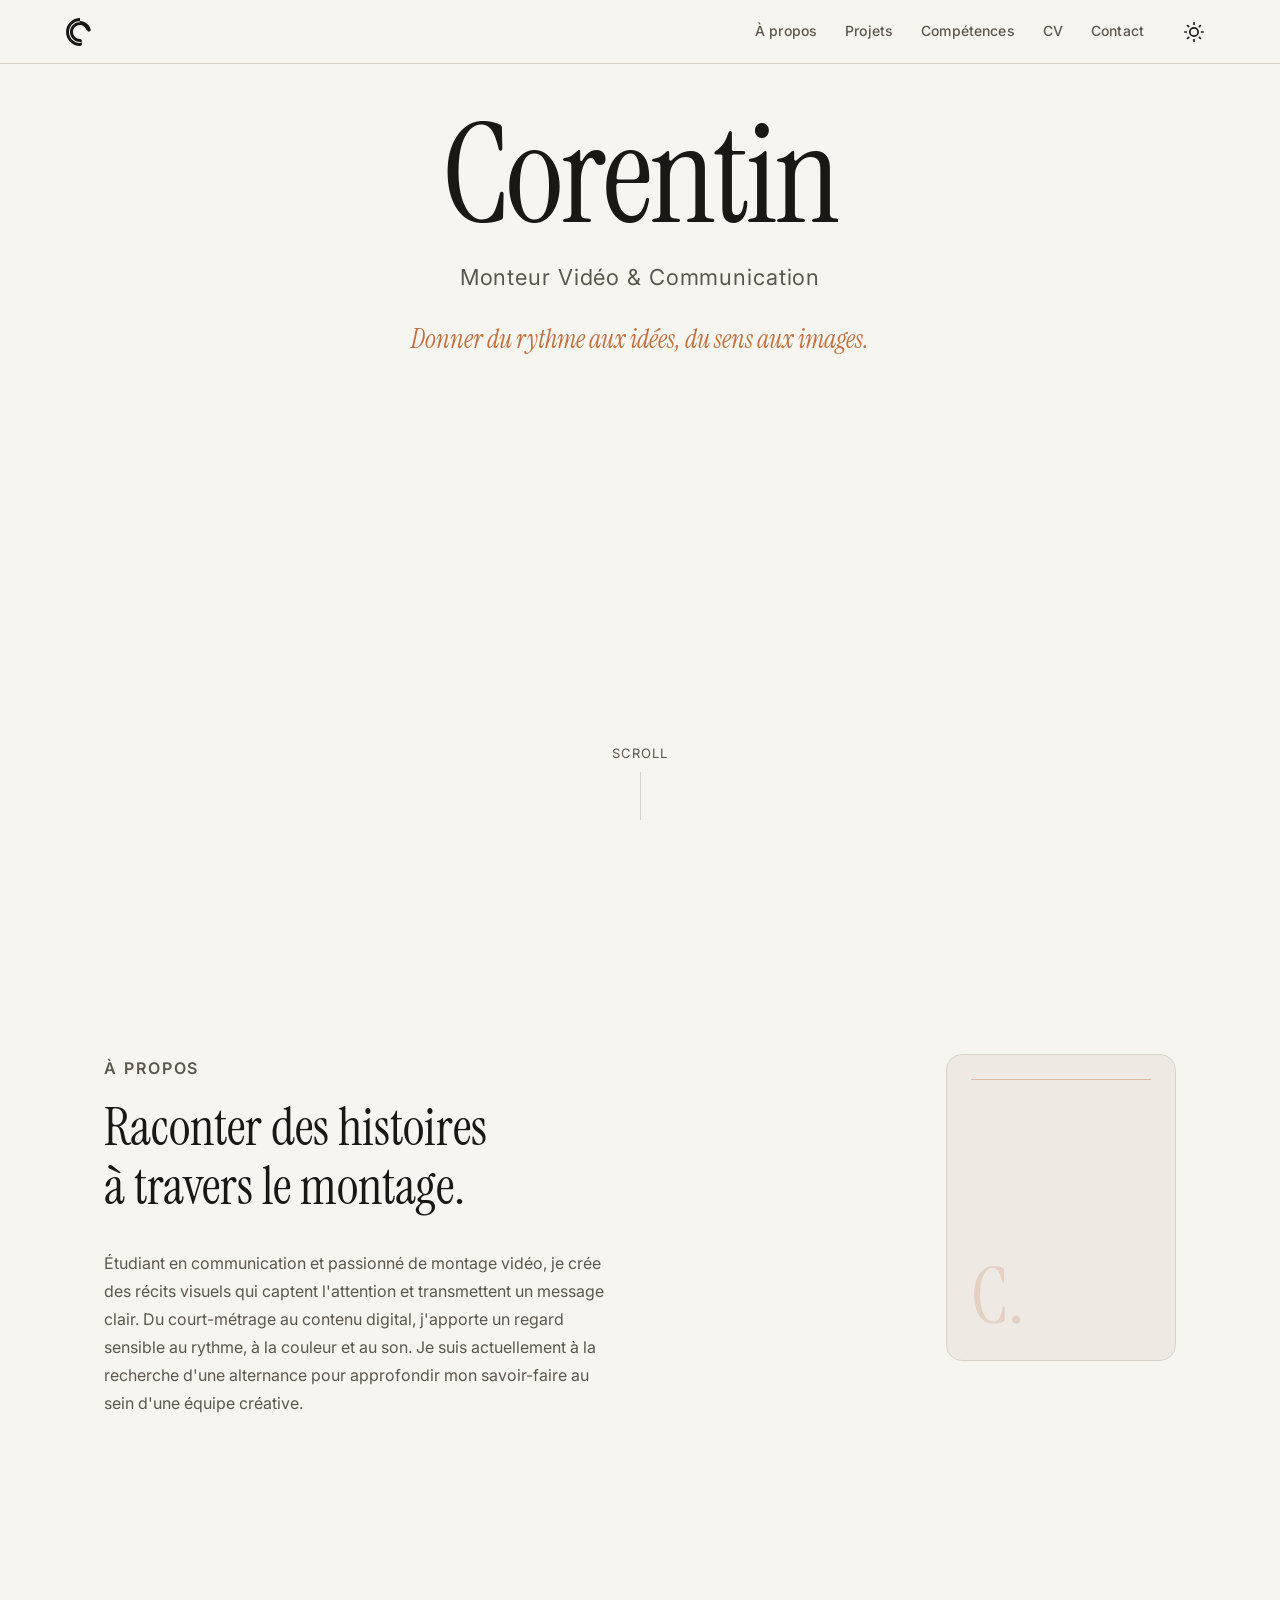
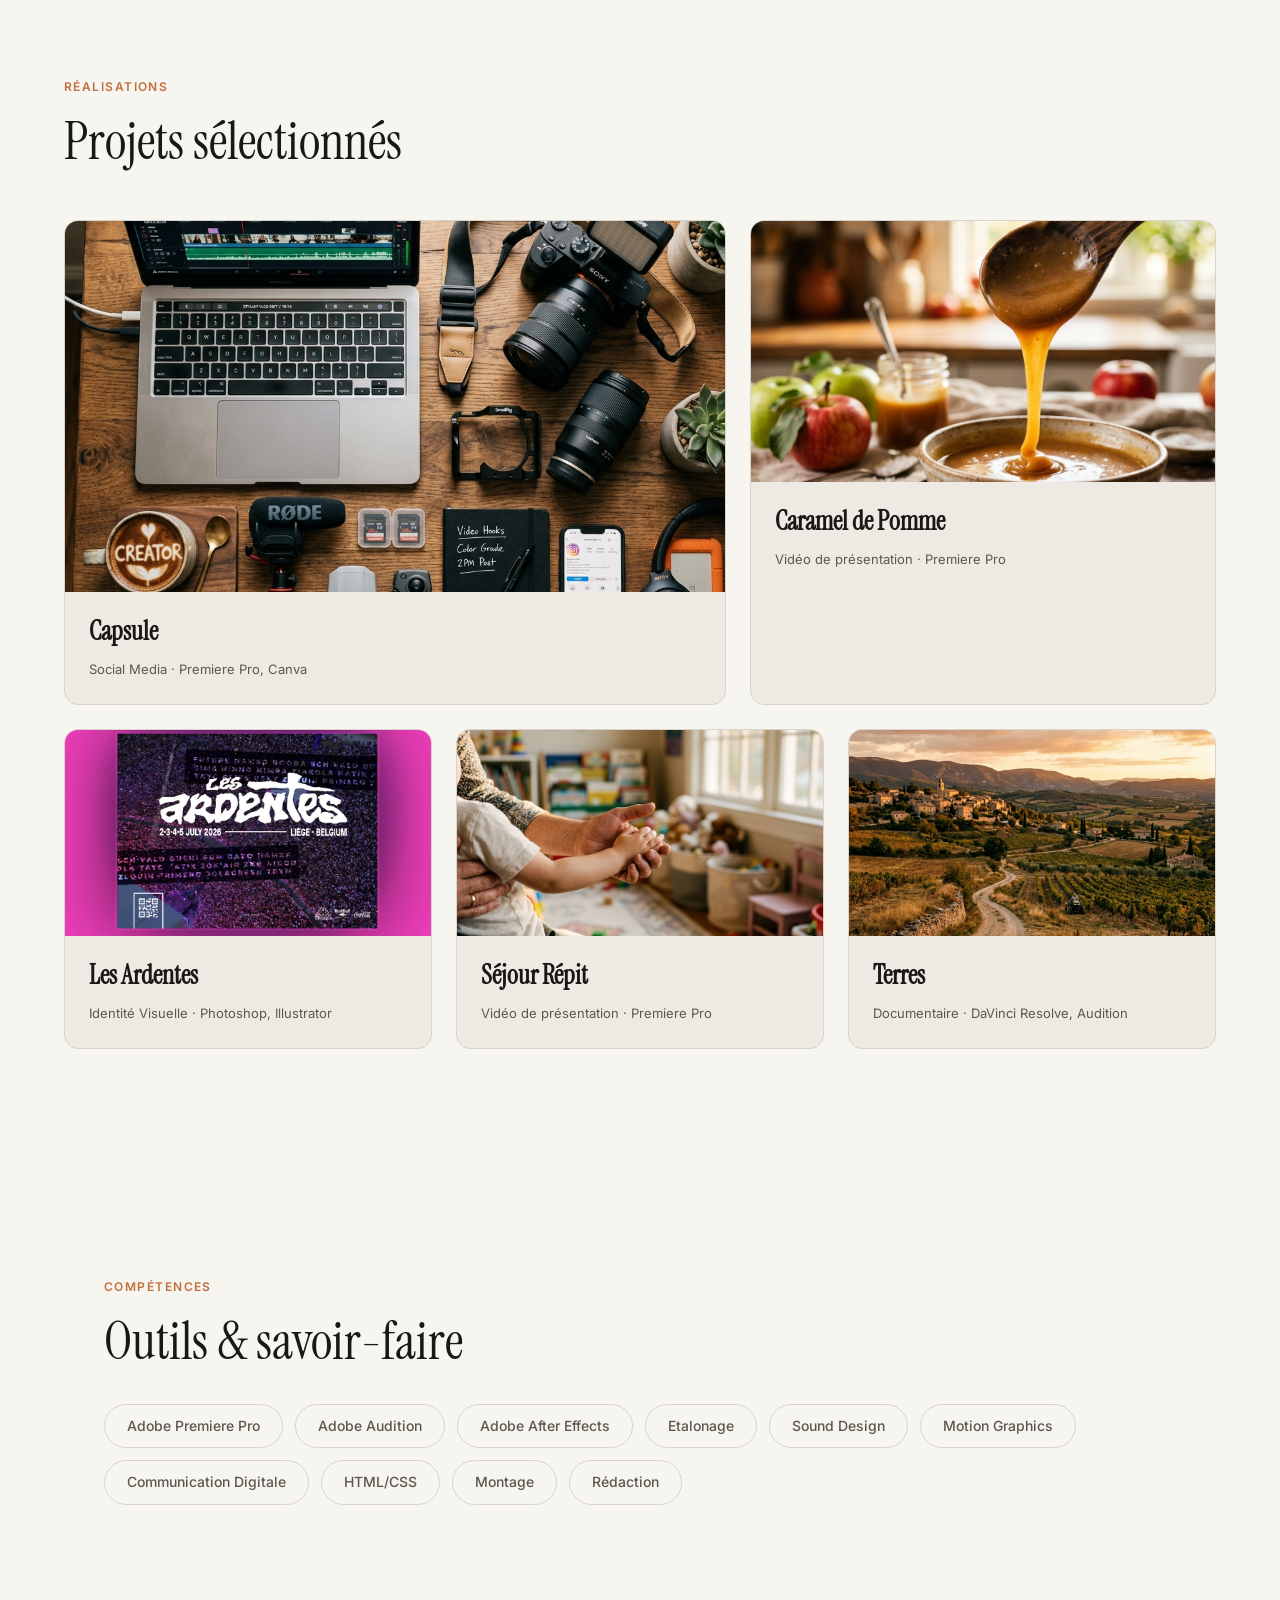
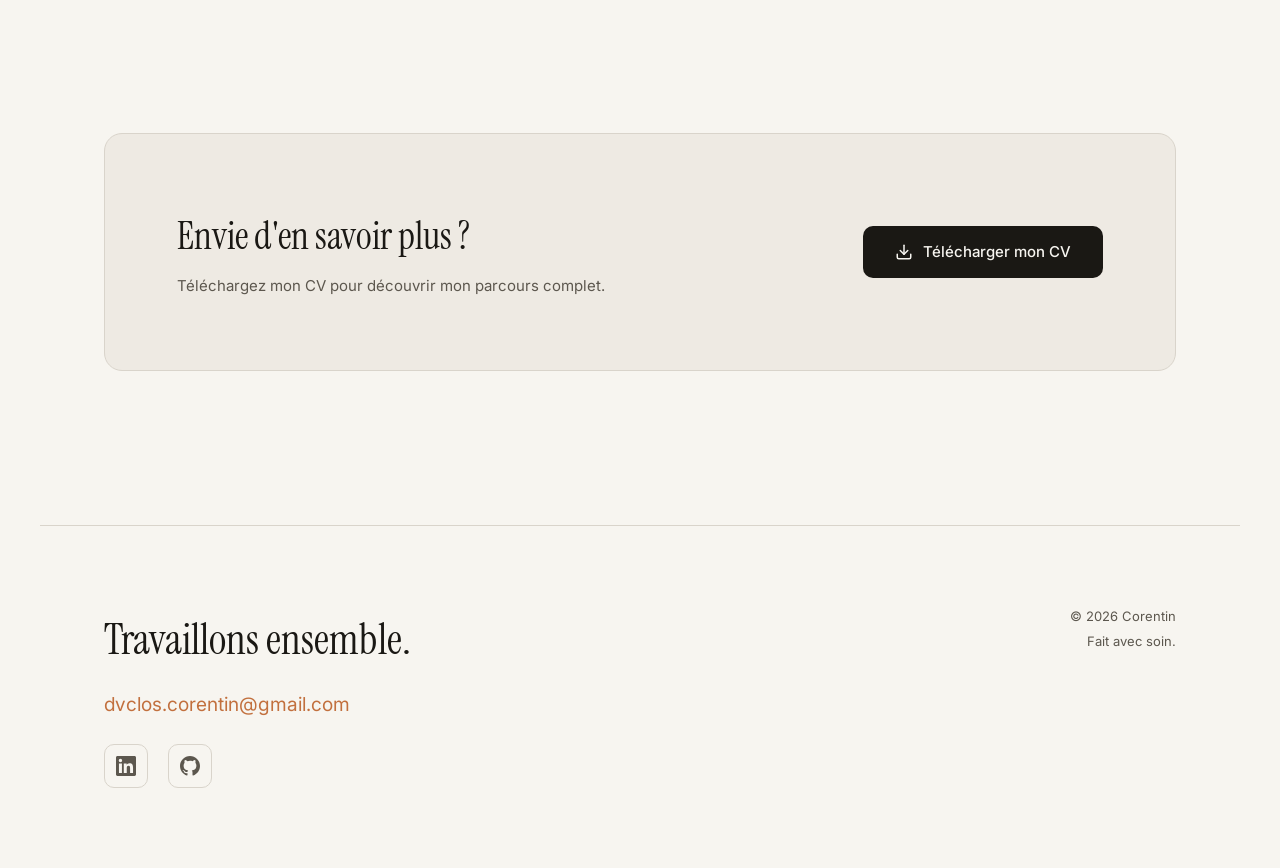
==== commit 5e379abd: "feat: reorder project navigation, fix homepage grid layout, and add Corentin Duclos CV" ====
--- a/index.html
+++ b/index.html
@@ -70,6 +70,50 @@
 
       <div class="projects__grid">
         <!-- Card 1 — Large -->
+        <a href="projects/capsule.html" class="project-card reveal">
+          <div class="project-card__img-wrap">
+            <img src="assets/project-social.png" alt="Image de la campagne social media Capsule" width="800" height="450" loading="lazy">
+            <div class="project-card__overlay">
+              <p>Série de capsules vidéo pour les réseaux sociaux. Format vertical, sous-titres dynamiques et branding cohérent.</p>
+            </div>
+          </div>
+          <div class="project-card__body">
+            <h3 class="project-card__title">Capsule</h3>
+            <p class="project-card__meta">Social Media · Premiere Pro, Canva</p>
+          </div>
+        </a>
+
+        <!-- Card 2 -->
+        <a href="projects/caramel-pomme.html" class="project-card reveal">
+          <div class="project-card__img-wrap">
+            <img src="assets/project-caramel.png" alt="Image de la vidéo Caramel de Pomme Dieppois" width="800" height="450" loading="lazy">
+            <div class="project-card__overlay">
+              <p>Vidéo promotionnelle réalisée pour les Ateliers d'Etran afin de valoriser le savoir-faire artisanal de la fabrication du Caramel de Pomme Dieppois.</p>
+            </div>
+          </div>
+          <div class="project-card__body">
+            <h3 class="project-card__title">Caramel de Pomme</h3>
+            <p class="project-card__meta">Vidéo de présentation · Premiere Pro</p>
+          </div>
+        </a>
+
+        <!-- Card 3 -->
+        <a href="projects/les-ardentes.html" class="project-card reveal">
+          <div class="project-card__img-wrap">
+            <img src="assets/project-ardentes-affiche.jpg" alt="Image de la campagne Les Ardentes 2026" width="800" height="450" loading="lazy">
+            <div class="project-card__overlay">
+              <p>Campagne de communication fictive pour l'édition 2026 du festival de musique Les Ardentes. Conception de l'affiche, du ticket physique premium et de l'invitation exclusive.</p>
+            </div>
+          </div>
+          <div class="project-card__body">
+            <h3 class="project-card__title">Les Ardentes</h3>
+            <p class="project-card__meta">Identité Visuelle · Photoshop, Illustrator</p>
+          </div>
+        </a>
+
+        <!-- Card 4 -->
+        
+
         <a href="projects/sejour-repit.html" class="project-card reveal">
           <div class="project-card__img-wrap">
             <img src="assets/project-repit.png" alt="Image de la vidéo de présentation Séjour Répit" width="800" height="450" loading="lazy">
@@ -80,48 +124,6 @@
           <div class="project-card__body">
             <h3 class="project-card__title">Séjour Répit</h3>
             <p class="project-card__meta">Vidéo de présentation · Premiere Pro</p>
-          </div>
-        </a>
-
-        <!-- Card 2 -->
-        <a href="projects/caramel-pomme.html" class="project-card reveal">
-          <div class="project-card__img-wrap">
-            <img src="assets/project-caramel.png" alt="Image de la vidéo Caramel de Pomme Dieppois" width="800" height="450" loading="lazy">
-            <div class="project-card__overlay">
-              <p>Vidéo promotionnelle réalisée pour les Ateliers d'Etran afin de valoriser le savoir-faire artisanal de la fabrication du Caramel de Pomme Dieppois.</p>
-            </div>
-          </div>
-          <div class="project-card__body">
-            <h3 class="project-card__title">Caramel de Pomme</h3>
-            <p class="project-card__meta">Vidéo de présentation · Premiere Pro</p>
-          </div>
-        </a>
-
-        <!-- Card 3 -->
-        <a href="projects/les-ardentes.html" class="project-card reveal">
-          <div class="project-card__img-wrap">
-            <img src="assets/project-ardentes-affiche.jpg" alt="Image de la campagne Les Ardentes 2026" width="800" height="450" loading="lazy">
-            <div class="project-card__overlay">
-              <p>Campagne de communication fictive pour l'édition 2026 du festival de musique Les Ardentes. Conception de l'affiche, du ticket physique premium et de l'invitation exclusive.</p>
-            </div>
-          </div>
-          <div class="project-card__body">
-            <h3 class="project-card__title">Les Ardentes</h3>
-            <p class="project-card__meta">Identité Visuelle · Photoshop, Illustrator</p>
-          </div>
-        </a>
-
-        <!-- Card 4 -->
-        <a href="projects/capsule.html" class="project-card reveal">
-          <div class="project-card__img-wrap">
-            <img src="assets/project-social.png" alt="Image de la campagne social media Capsule" width="800" height="450" loading="lazy">
-            <div class="project-card__overlay">
-              <p>Série de capsules vidéo pour les réseaux sociaux. Format vertical, sous-titres dynamiques et branding cohérent.</p>
-            </div>
-          </div>
-          <div class="project-card__body">
-            <h3 class="project-card__title">Capsule</h3>
-            <p class="project-card__meta">Social Media · Premiere Pro, Canva</p>
           </div>
         </a>
 
@@ -149,14 +151,14 @@
       <div class="skills__list reveal">
         <span class="skill-pill">Adobe Premiere Pro</span>
         <span class="skill-pill">Adobe Audition</span>
-        <span class="skill-pill">DaVinci Resolve</span>
-        <span class="skill-pill">Color Grading</span>
-        <span class="skill-pill">Post-production Audio</span>
+        <span class="skill-pill">Adobe After Effects</span>
+        <span class="skill-pill">Etalonage</span>
+        <span class="skill-pill">Sound Design</span>
         <span class="skill-pill">Motion Graphics</span>
         <span class="skill-pill">Communication Digitale</span>
-        <span class="skill-pill">After Effects</span>
-        <span class="skill-pill">Sound Design</span>
-        <span class="skill-pill">Montage Narratif</span>
+        <span class="skill-pill">HTML/CSS</span>
+        <span class="skill-pill">Montage</span>
+        <span class="skill-pill">Rédaction</span>
       </div>
     </section>
 
@@ -167,7 +169,7 @@
           <h3>Envie d'en savoir plus ?</h3>
           <p>Téléchargez mon CV pour découvrir mon parcours complet.</p>
         </div>
-        <a href="assets/cv-corentin.pdf" download class="cv__btn" aria-label="Télécharger le CV de Corentin au format PDF">
+        <a href="assets/CV - Corentin DUCLOS.pdf" download class="cv__btn" aria-label="Télécharger le CV de Corentin au format PDF">
           <svg viewBox="0 0 24 24" fill="none" stroke="currentColor" stroke-width="2" stroke-linecap="round" stroke-linejoin="round"><path d="M21 15v4a2 2 0 01-2 2H5a2 2 0 01-2-2v-4"/><polyline points="7 10 12 15 17 10"/><line x1="12" y1="15" x2="12" y2="3"/></svg>
           Télécharger mon CV
         </a>
@@ -180,12 +182,12 @@
     <div class="footer__inner">
       <div class="footer__left reveal">
         <h2>Travaillons ensemble.</h2>
-        <a href="mailto:corentin@email.com" class="footer__email">corentin@email.com</a>
+        <a href="mailto:dvclos.corentin@gmail.com" class="footer__email">dvclos.corentin@gmail.com</a>
         <div class="footer__links">
-          <a href="https://linkedin.com/in/corentin" target="_blank" rel="noopener noreferrer" class="footer__link" aria-label="LinkedIn de Corentin">
+          <a href="https://www.linkedin.com/in/corentin-duclos/" target="_blank" rel="noopener noreferrer" class="footer__link" aria-label="LinkedIn de Corentin">
             <svg viewBox="0 0 24 24" fill="currentColor"><path d="M20.447 20.452h-3.554v-5.569c0-1.328-.027-3.037-1.852-3.037-1.853 0-2.136 1.445-2.136 2.939v5.667H9.351V9h3.414v1.561h.046c.477-.9 1.637-1.85 3.37-1.85 3.601 0 4.267 2.37 4.267 5.455v6.286zM5.337 7.433a2.062 2.062 0 01-2.063-2.065 2.064 2.064 0 112.063 2.065zm1.782 13.019H3.555V9h3.564v11.452zM22.225 0H1.771C.792 0 0 .774 0 1.729v20.542C0 23.227.792 24 1.771 24h20.451C23.2 24 24 23.227 24 22.271V1.729C24 .774 23.2 0 22.222 0h.003z"/></svg>
           </a>
-          <a href="https://github.com/corentin" target="_blank" rel="noopener noreferrer" class="footer__link" aria-label="GitHub de Corentin">
+          <a href="https://github.com/DuclosCorentin" target="_blank" rel="noopener noreferrer" class="footer__link" aria-label="GitHub de Corentin">
             <svg viewBox="0 0 24 24" fill="currentColor"><path d="M12 0C5.374 0 0 5.373 0 12c0 5.302 3.438 9.8 8.207 11.387.599.111.793-.261.793-.577v-2.234c-3.338.726-4.033-1.416-4.033-1.416-.546-1.387-1.333-1.756-1.333-1.756-1.089-.745.083-.729.083-.729 1.205.084 1.839 1.237 1.839 1.237 1.07 1.834 2.807 1.304 3.492.997.107-.775.418-1.305.762-1.604-2.665-.305-5.467-1.334-5.467-5.931 0-1.311.469-2.381 1.236-3.221-.124-.303-.535-1.524.117-3.176 0 0 1.008-.322 3.301 1.23A11.509 11.509 0 0112 5.803c1.02.005 2.047.138 3.006.404 2.291-1.552 3.297-1.23 3.297-1.23.653 1.653.242 2.874.118 3.176.77.84 1.235 1.911 1.235 3.221 0 4.609-2.807 5.624-5.479 5.921.43.372.823 1.102.823 2.222v3.293c0 .319.192.694.801.576C20.566 21.797 24 17.3 24 12c0-6.627-5.373-12-12-12z"/></svg>
           </a>
         </div>
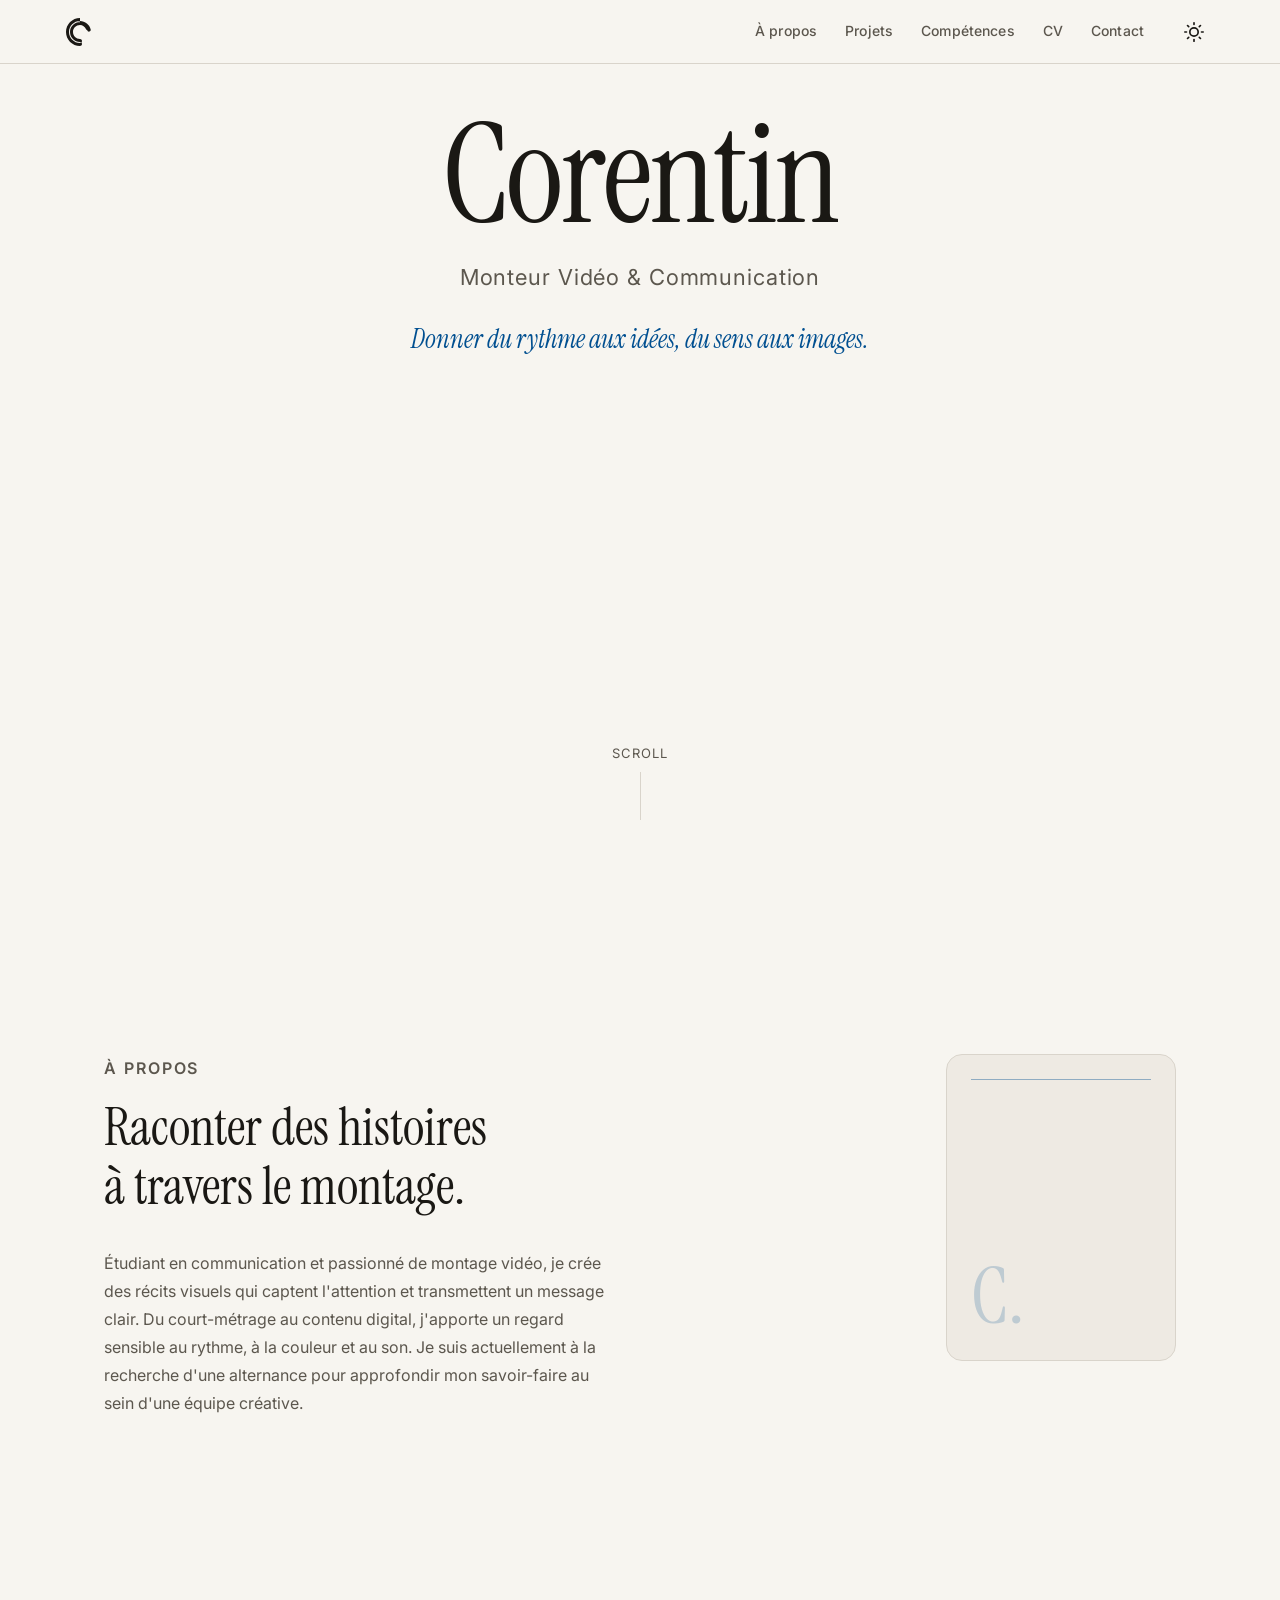
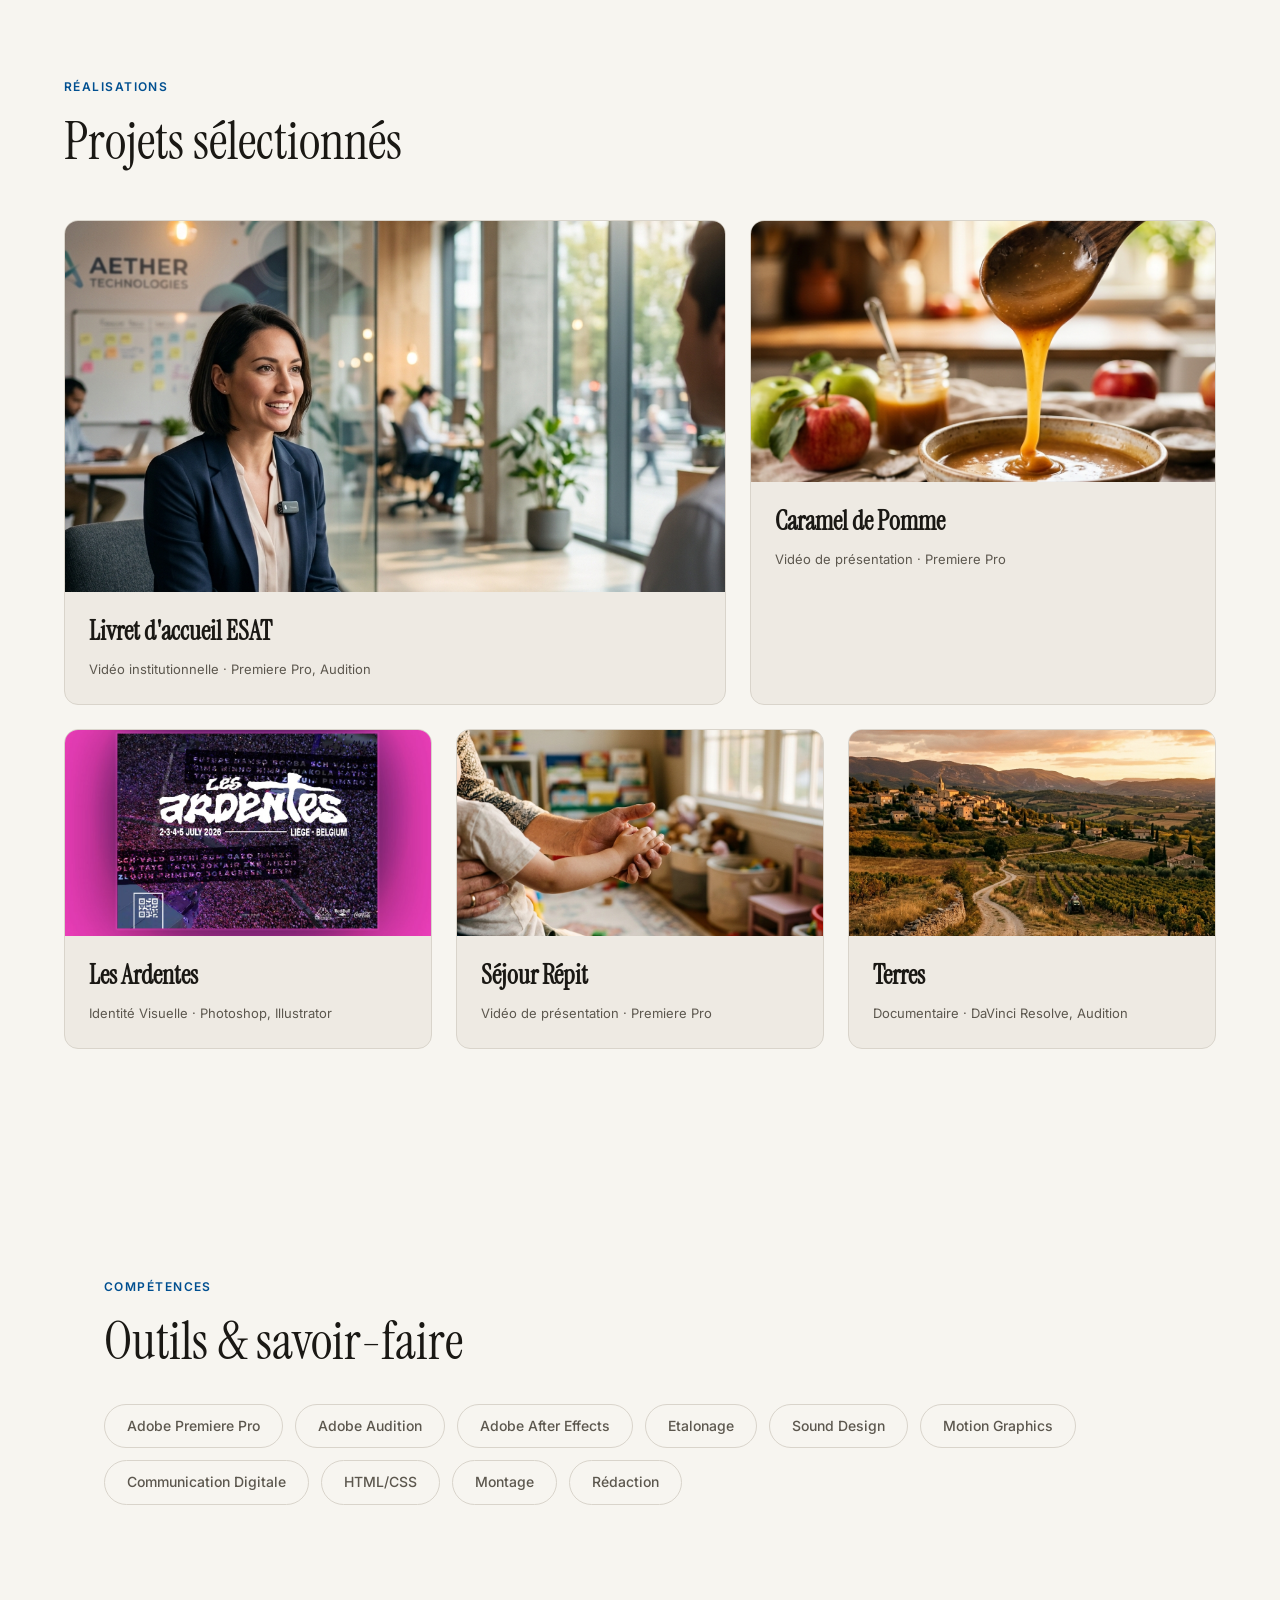
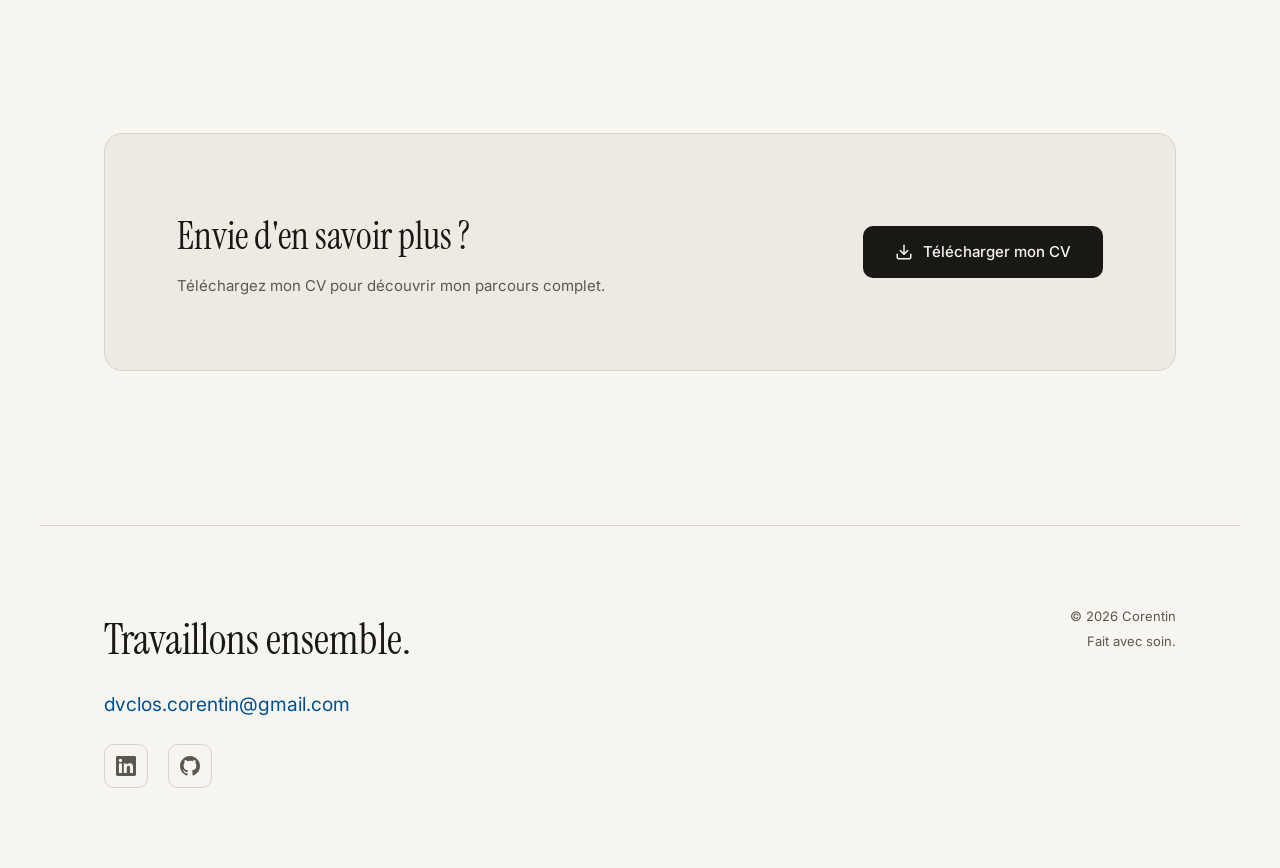
==== commit e3b84550: "Intégration du projet Livret d'accueil de l'ESAT les Ateliers d'Etran" ====
--- a/index.html
+++ b/index.html
@@ -70,16 +70,16 @@
 
       <div class="projects__grid">
         <!-- Card 1 — Large -->
-        <a href="projects/capsule.html" class="project-card reveal">
-          <div class="project-card__img-wrap">
-            <img src="assets/project-social.png" alt="Image de la campagne social media Capsule" width="800" height="450" loading="lazy">
-            <div class="project-card__overlay">
-              <p>Série de capsules vidéo pour les réseaux sociaux. Format vertical, sous-titres dynamiques et branding cohérent.</p>
-            </div>
-          </div>
-          <div class="project-card__body">
-            <h3 class="project-card__title">Capsule</h3>
-            <p class="project-card__meta">Social Media · Premiere Pro, Canva</p>
+        <a href="projects/livret-accueil.html" class="project-card reveal">
+          <div class="project-card__img-wrap">
+            <img src="assets/project-corporate.png" alt="Vidéo de présentation du Livret d'accueil — ESAT Les Ateliers d'ETran" width="800" height="450" loading="lazy">
+            <div class="project-card__overlay">
+              <p>Conception et réalisation d'une version vidéo accessible (FALC) du livret d'accueil pour les nouveaux travailleurs de l'ESAT Les Ateliers d'ETran.</p>
+            </div>
+          </div>
+          <div class="project-card__body">
+            <h3 class="project-card__title">Livret d'accueil ESAT</h3>
+            <p class="project-card__meta">Vidéo institutionnelle · Premiere Pro, Audition</p>
           </div>
         </a>
 
--- a/style.css
+++ b/style.css
@@ -13,8 +13,8 @@
   --bg-surface: #eeeae3;
   --text: #1a1814;
   --text-secondary: #5c574e;
-  --accent: #c2703e;
-  --accent-hover: #a85c30;
+  --accent: #004F90;
+  --accent-hover: #003c6e;
   --border: #d9d4cb;
   --shadow: rgba(42, 36, 24, 0.08);
   --shadow-hover: rgba(42, 36, 24, 0.16);
@@ -28,8 +28,8 @@
   --bg-surface: #26231d;
   --text: #ede8df;
   --text-secondary: #a89f92;
-  --accent: #d98a52;
-  --accent-hover: #e69a62;
+  --accent: #338cd4;
+  --accent-hover: #54a3e3;
   --border: #3a362e;
   --shadow: rgba(0, 0, 0, 0.2);
   --shadow-hover: rgba(0, 0, 0, 0.35);
@@ -444,10 +444,10 @@
 .skill-pill:hover {
   border-color: var(--accent);
   color: var(--accent);
-  background: rgba(194, 112, 62, 0.06);
+  background: rgba(0, 79, 144, 0.06);
 }
 [data-theme="dark"] .skill-pill:hover {
-  background: rgba(217, 138, 82, 0.1);
+  background: rgba(51, 140, 212, 0.1);
 }
 
 /* --- CV --- */
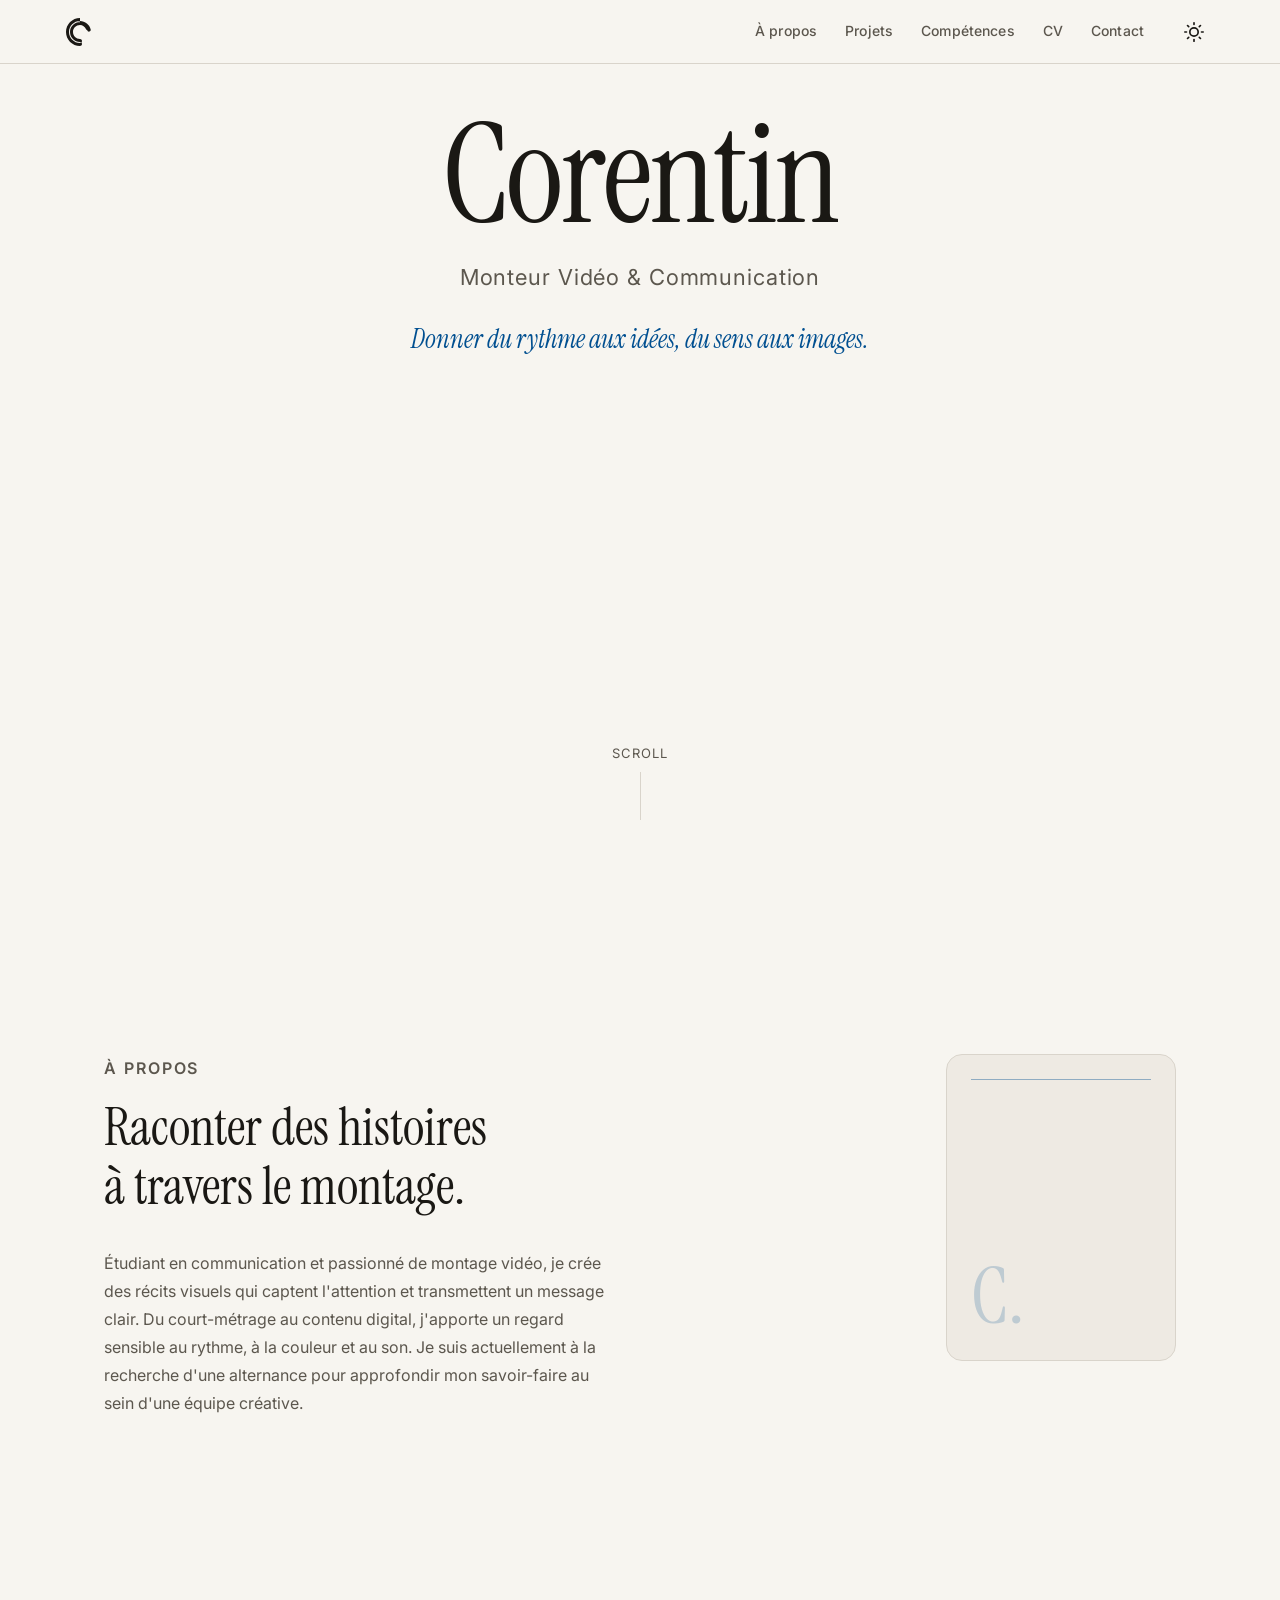
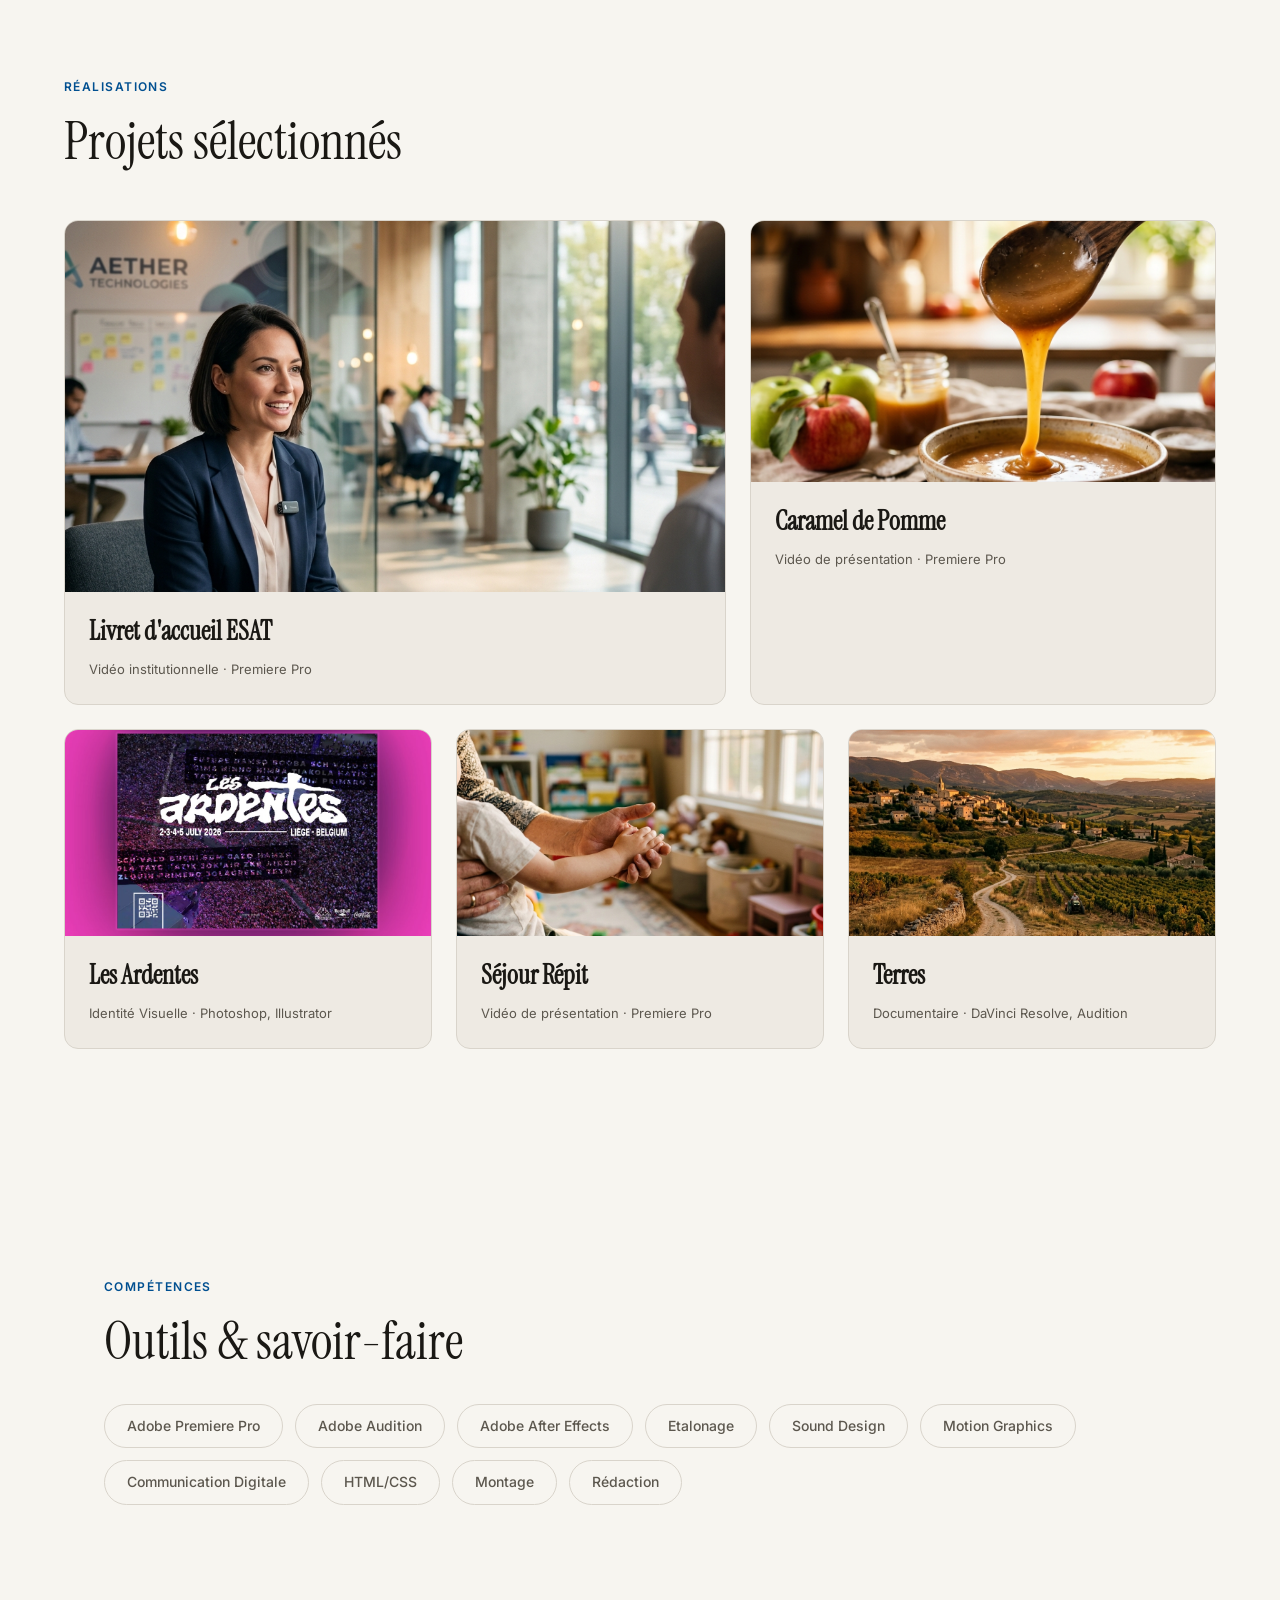
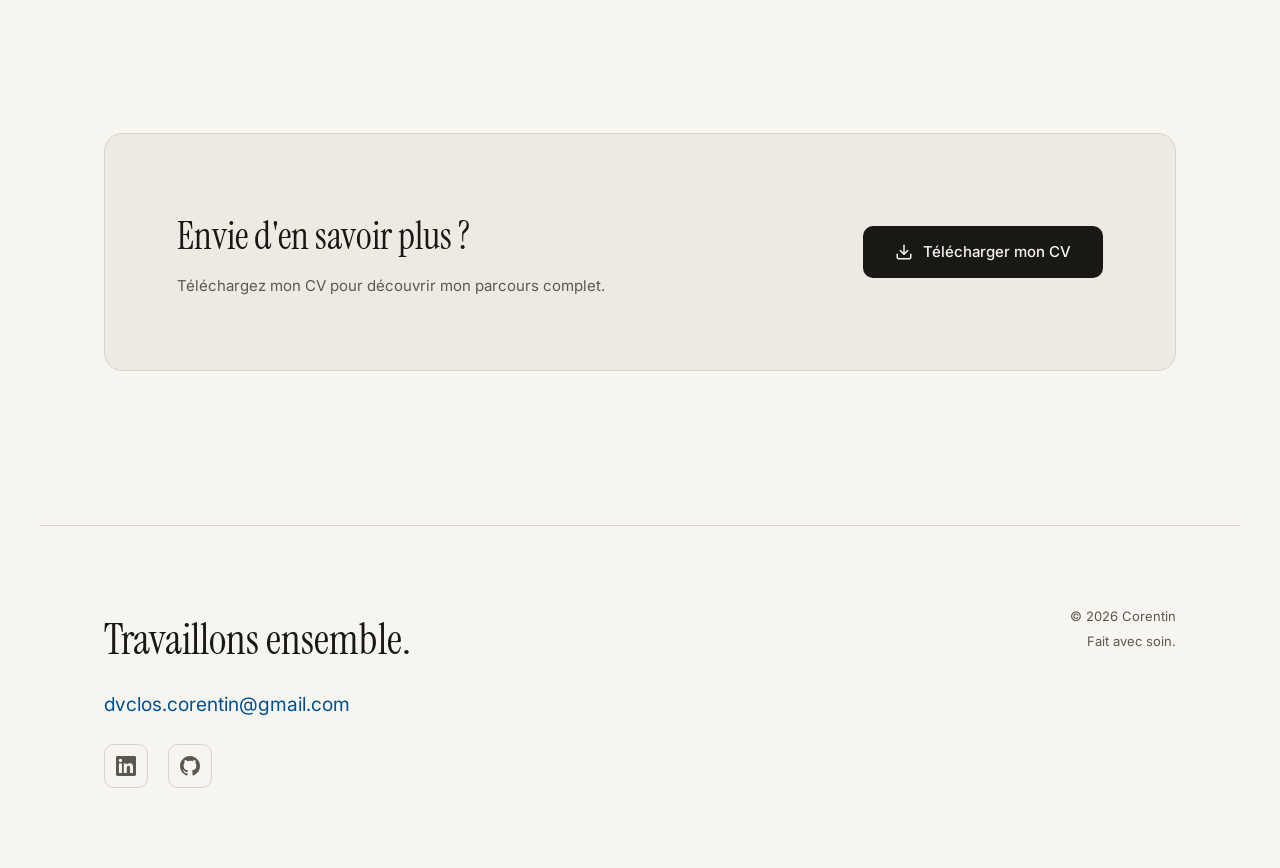
==== commit fe8cb3e1: "Mise à jour des outils du projet Livret d'accueil" ====
--- a/index.html
+++ b/index.html
@@ -79,7 +79,7 @@
           </div>
           <div class="project-card__body">
             <h3 class="project-card__title">Livret d'accueil ESAT</h3>
-            <p class="project-card__meta">Vidéo institutionnelle · Premiere Pro, Audition</p>
+            <p class="project-card__meta">Vidéo institutionnelle · Premiere Pro</p>
           </div>
         </a>
 
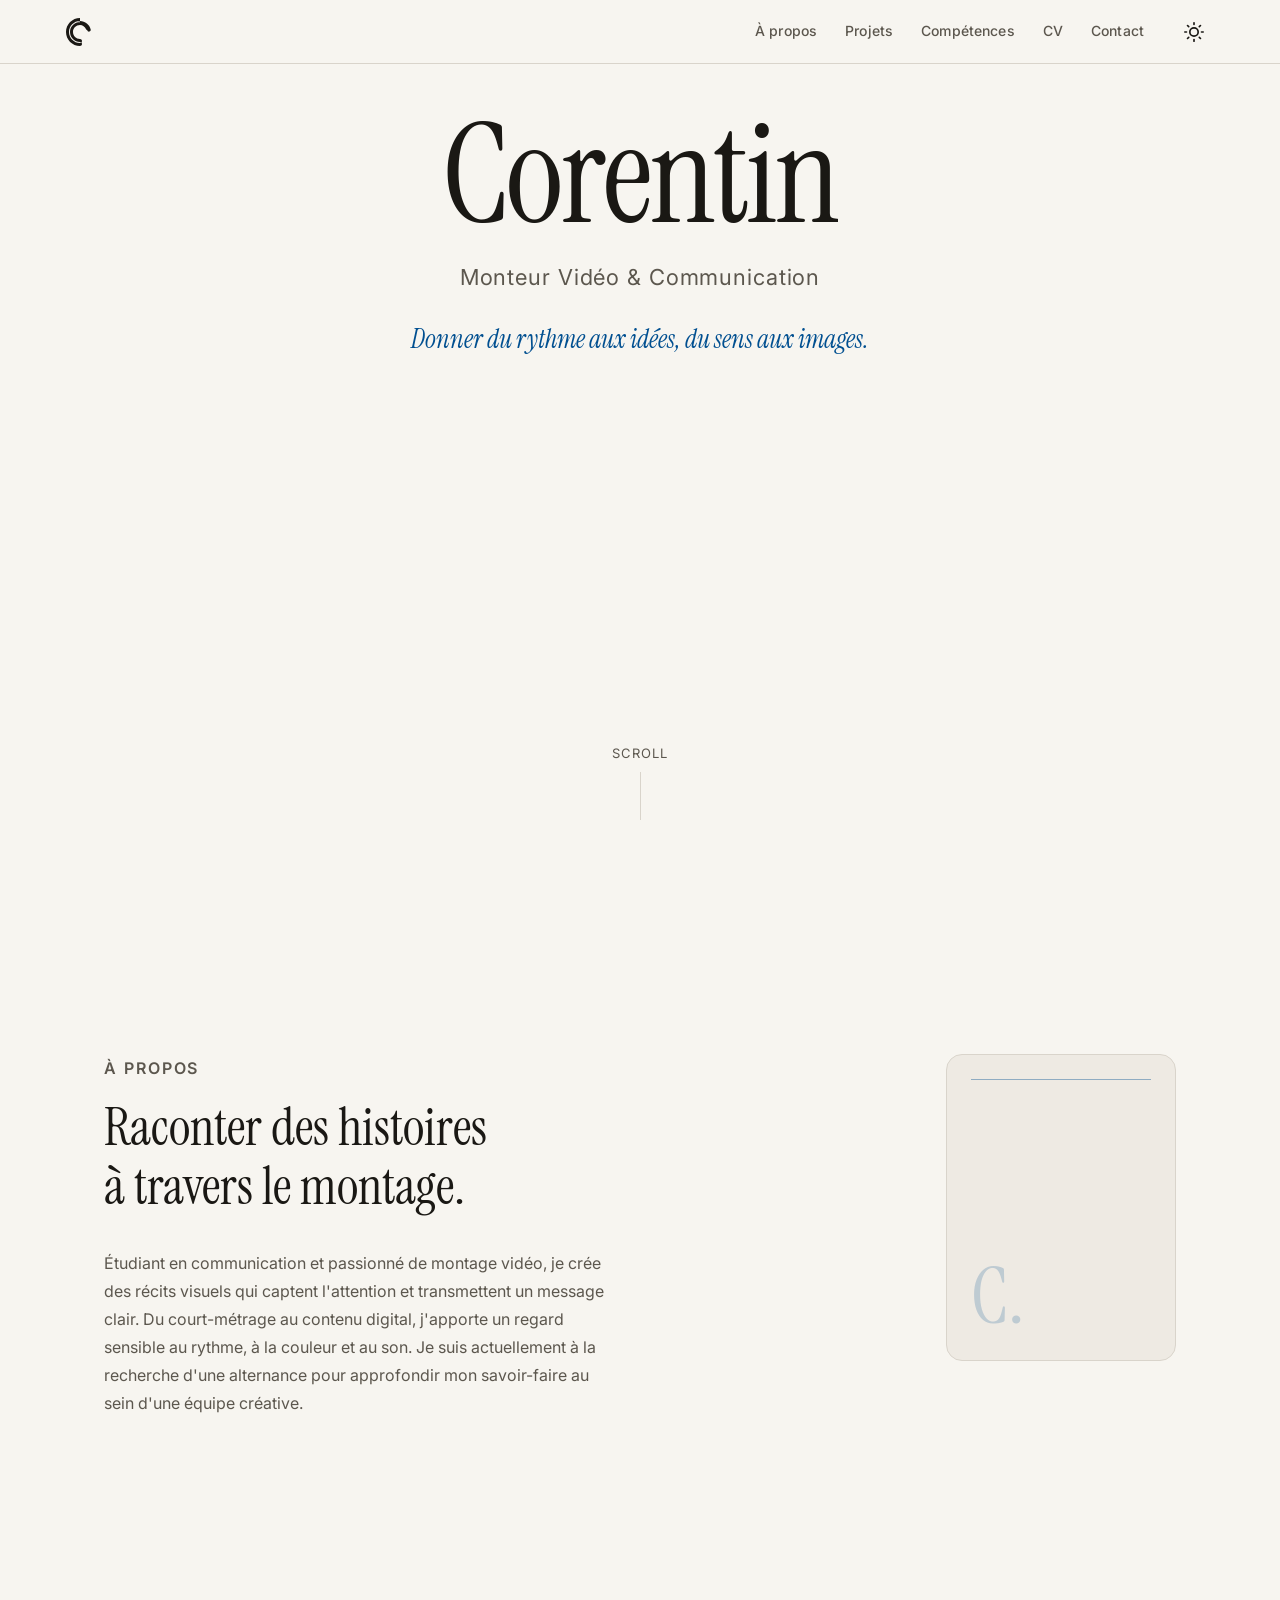
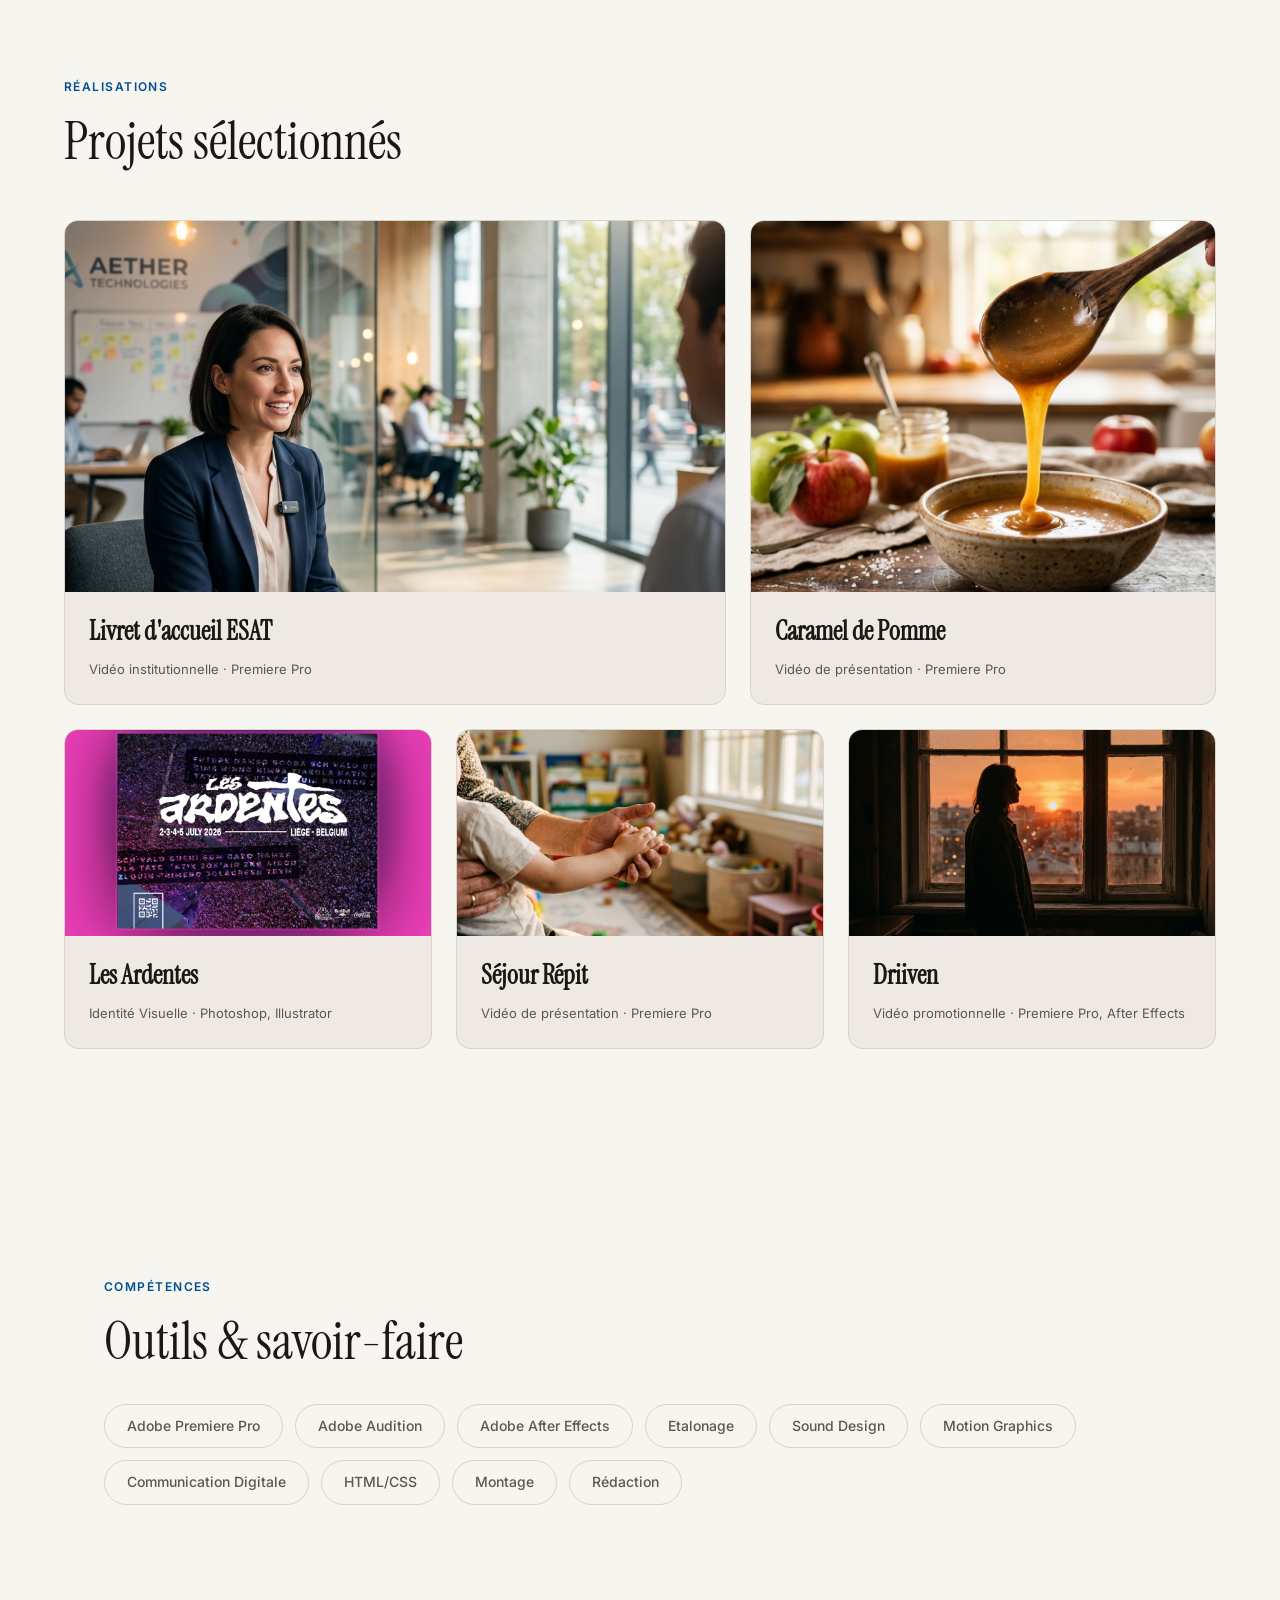
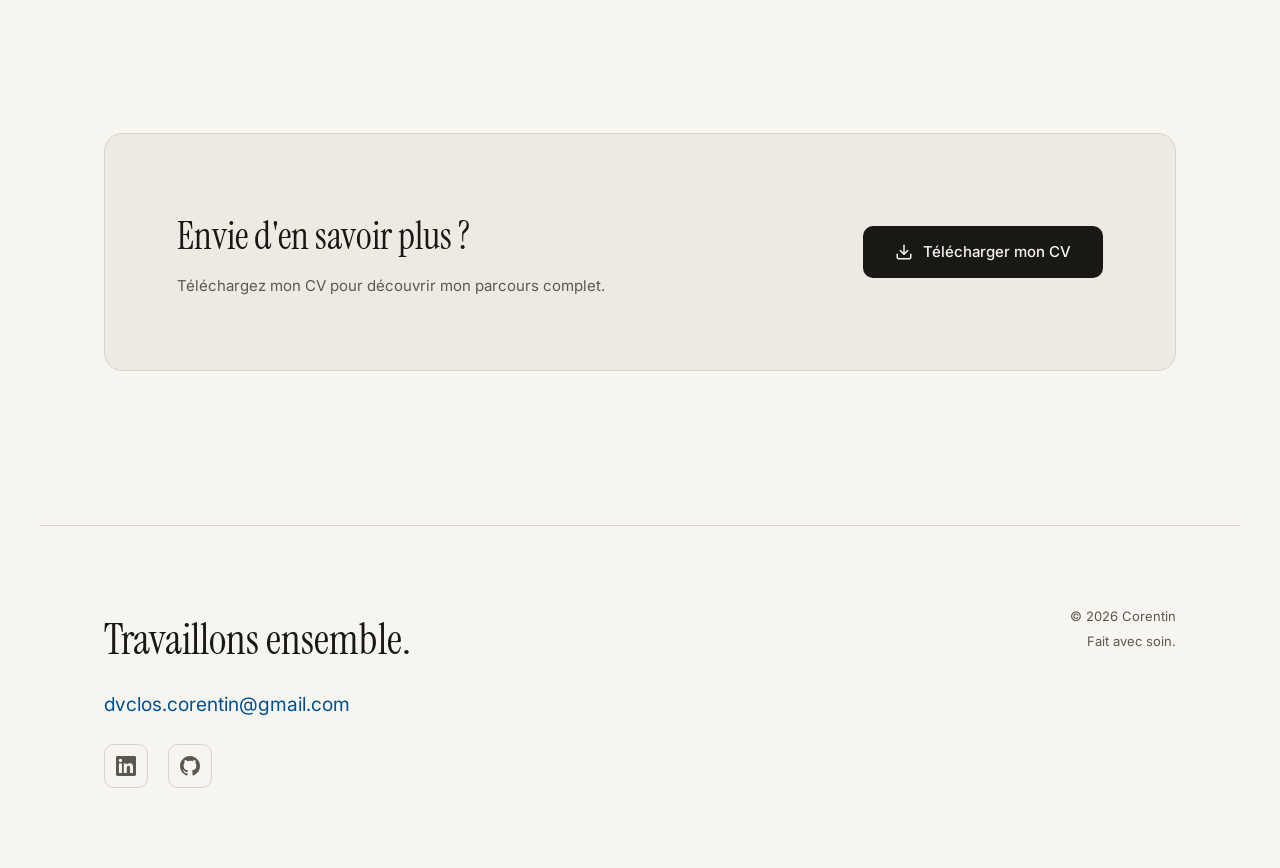
==== commit 73fb90a1: "Intégration de la vidéo de présentation Driiven et centrage vertical des métadonnées" ====
--- a/index.html
+++ b/index.html
@@ -128,16 +128,16 @@
         </a>
 
         <!-- Card 5 -->
-        <a href="projects/terres.html" class="project-card reveal">
-          <div class="project-card__img-wrap">
-            <img src="assets/project-documentary.png" alt="Image du documentaire Terres" width="800" height="450" loading="lazy">
-            <div class="project-card__overlay">
-              <p>Mini-documentaire sur l'agriculture locale. Captation, montage narratif et post-production audio complète.</p>
-            </div>
-          </div>
-          <div class="project-card__body">
-            <h3 class="project-card__title">Terres</h3>
-            <p class="project-card__meta">Documentaire · DaVinci Resolve, Audition</p>
+        <a href="projects/driiven.html" class="project-card reveal">
+          <div class="project-card__img-wrap">
+            <img src="assets/project-shortfilm.png" alt="Vidéo de présentation Driiven" width="800" height="450" loading="lazy">
+            <div class="project-card__overlay">
+              <p>Vidéo promotionnelle B2B présentant l'outil de capture vidéo des erreurs de conduite Driiven auprès des auto-écoles.</p>
+            </div>
+          </div>
+          <div class="project-card__body">
+            <h3 class="project-card__title">Driiven</h3>
+            <p class="project-card__meta">Vidéo promotionnelle · Premiere Pro, After Effects</p>
           </div>
         </a>
       </div>
--- a/style.css
+++ b/style.css
@@ -338,7 +338,8 @@
   margin-top: 48px;
 }
 .project-card {
-  display: block;
+  display: flex;
+  flex-direction: column;
   border-radius: 14px;
   overflow: hidden;
   background: var(--bg-surface);
@@ -361,6 +362,7 @@
 .project-card__img-wrap {
   position: relative;
   overflow: hidden;
+  flex: 1;
   aspect-ratio: 16/9;
 }
 .project-card__img-wrap img {
@@ -613,7 +615,7 @@
   display: grid;
   grid-template-columns: 2fr 1fr;
   gap: clamp(40px, 6vw, 80px);
-  align-items: start;
+  align-items: center;
 }
 .project-info__description h2 {
   font-family: var(--font-display);
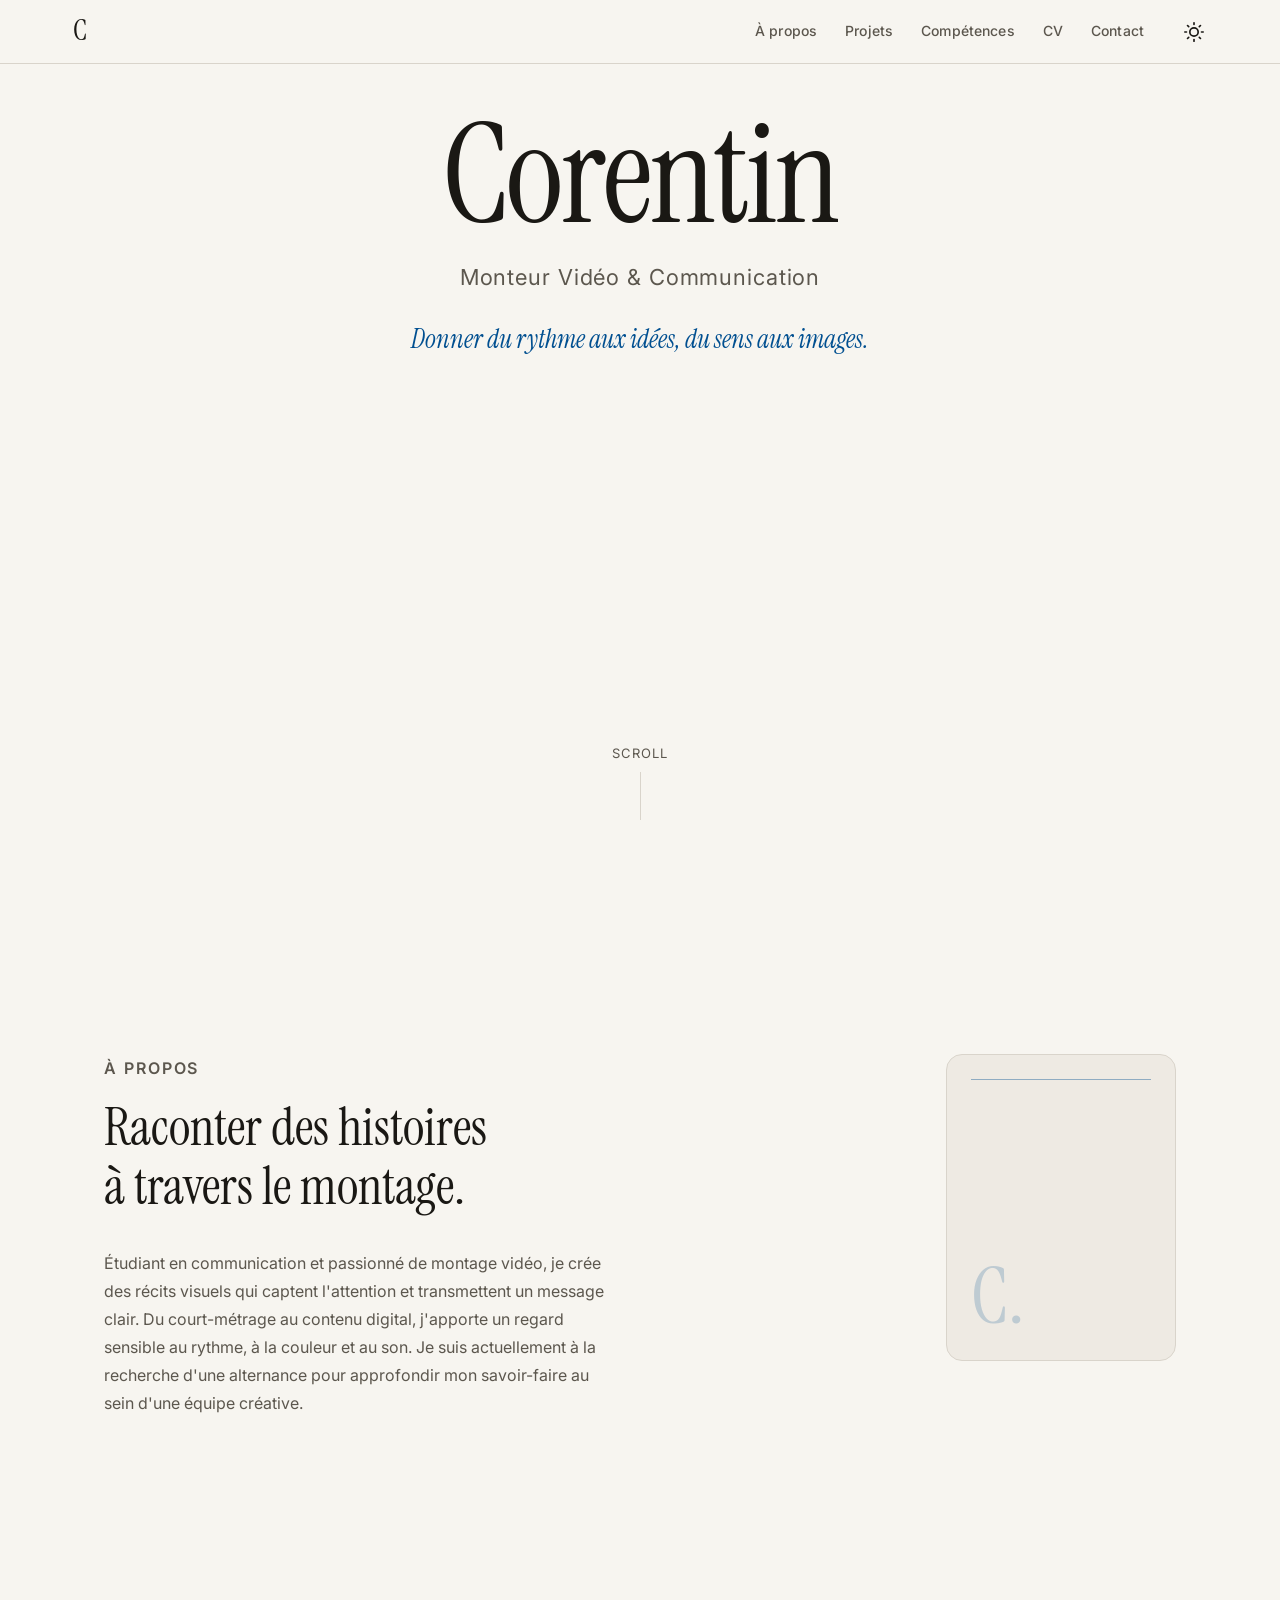
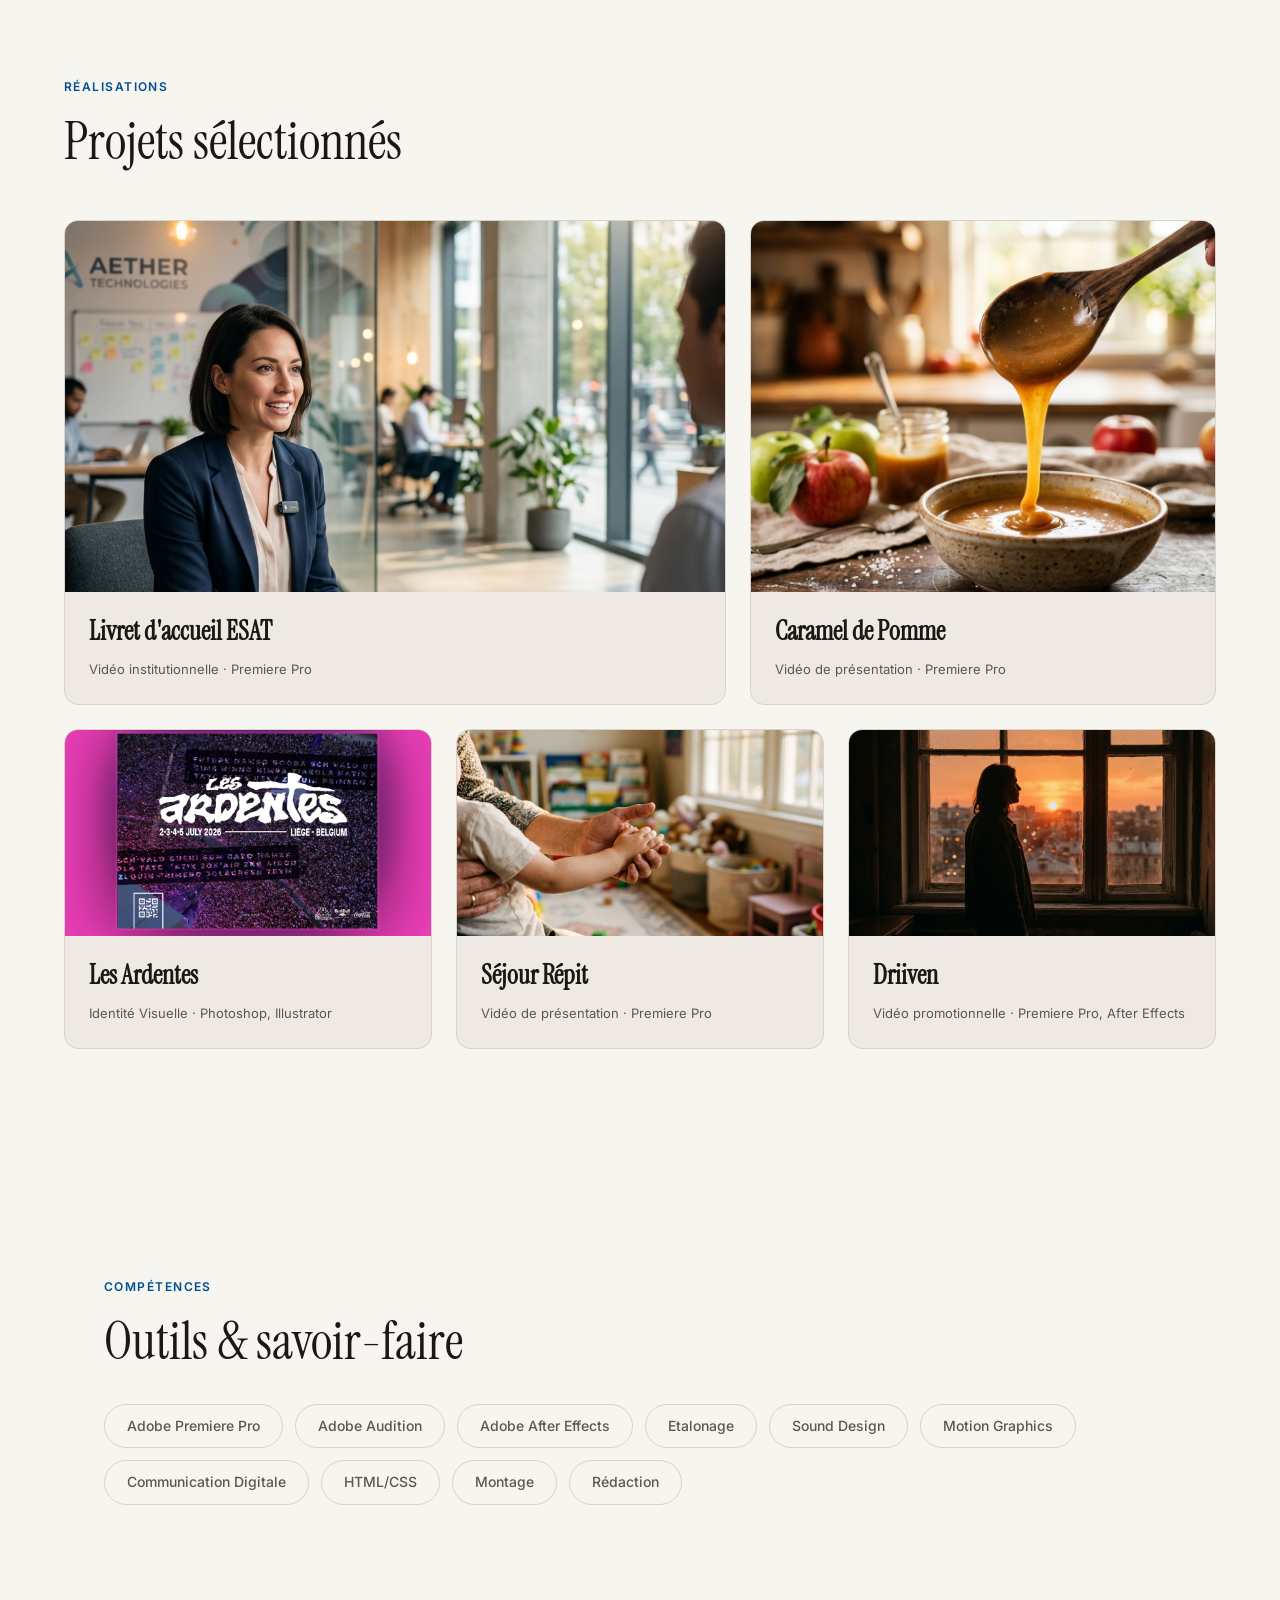
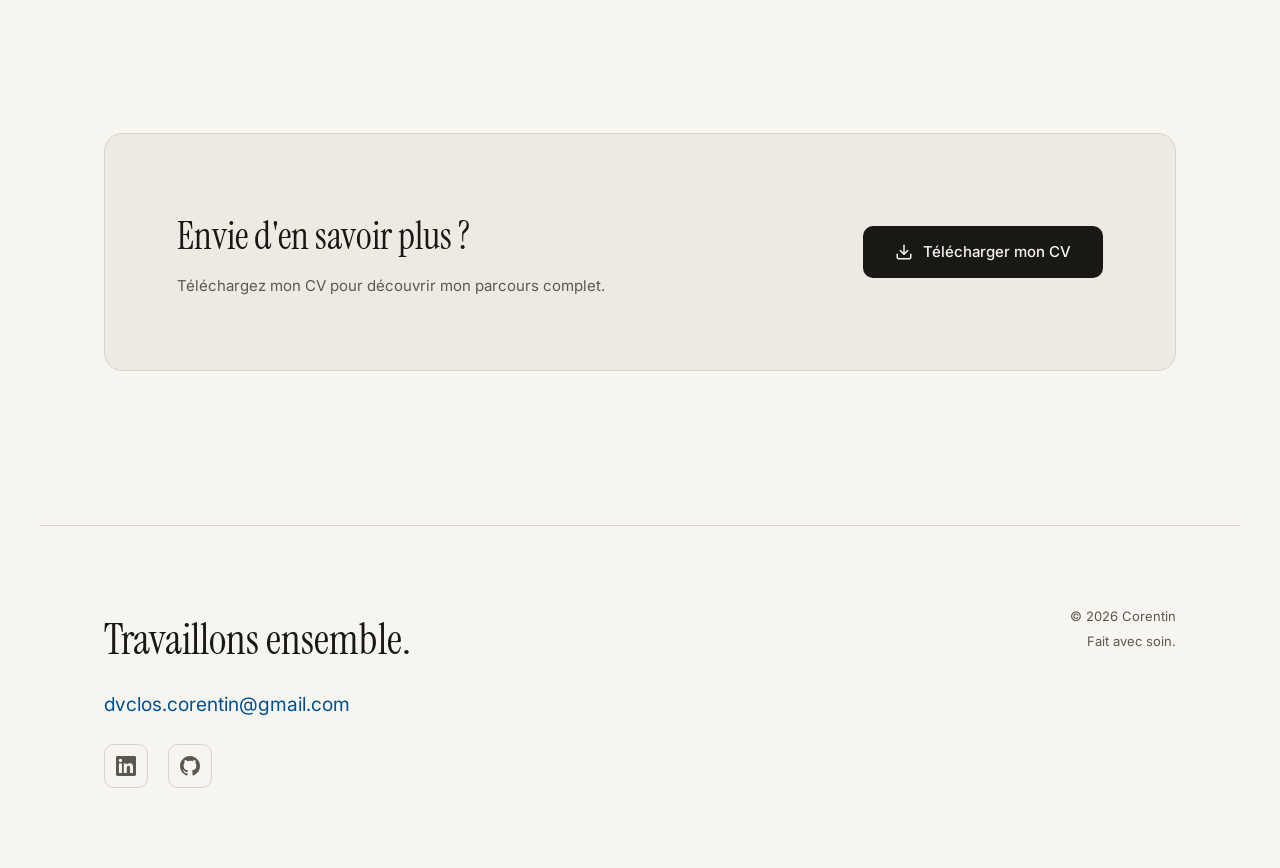
==== commit 39e0c9b5: "Intégration du nouveau logo de marque C et transition au survol" ====
--- a/index.html
+++ b/index.html
@@ -13,8 +13,8 @@
   <!-- ===== NAV ===== -->
   <nav class="nav" role="navigation" aria-label="Navigation principale">
     <a href="#" class="nav__logo" aria-label="Corentin — Accueil">
-      <svg viewBox="0 0 32 32" xmlns="http://www.w3.org/2000/svg" aria-hidden="true">
-        <path class="nav__logo-fill" d="M16 2C8.268 2 2 8.268 2 16s6.268 14 14 14c1.1 0 2-.9 2-2s-.9-2-2-2C10.486 26 6 21.514 6 16S10.486 6 16 6c4.08 0 7.63 2.45 9.17 5.96.37.85-.03 1.84-.88 2.21-.85.37-1.84-.03-2.21-.88C20.94 10.64 18.64 9 16 9c-3.86 0-7 3.14-7 7s3.14 7 7 7c1.1 0 2 .9 2 2s-.9 2-2 2c-6.07 0-11-4.93-11-11S9.93 5 16 5c5.19 0 9.55 3.61 10.7 8.44.22.96-.38 1.92-1.34 2.14-.96.22-1.92-.38-2.14-1.34C22.38 10.86 19.45 9 16 9"/>
+      <svg viewBox="0 0 100 100" xmlns="http://www.w3.org/2000/svg" aria-hidden="true">
+        <text y="0.85em" x="50%" text-anchor="middle" font-size="90" font-family="var(--font-display)" fill="currentColor">C</text>
       </svg>
     </a>
 
--- a/style.css
+++ b/style.css
@@ -109,9 +109,12 @@
   height: 32px;
   display: block;
 }
-.nav__logo-fill {
-  fill: var(--text);
-  transition: fill 0.3s;
+.nav__logo {
+  color: var(--text);
+  transition: color 0.3s;
+}
+.nav__logo:hover {
+  color: var(--accent);
 }
 .nav__links {
   display: flex;
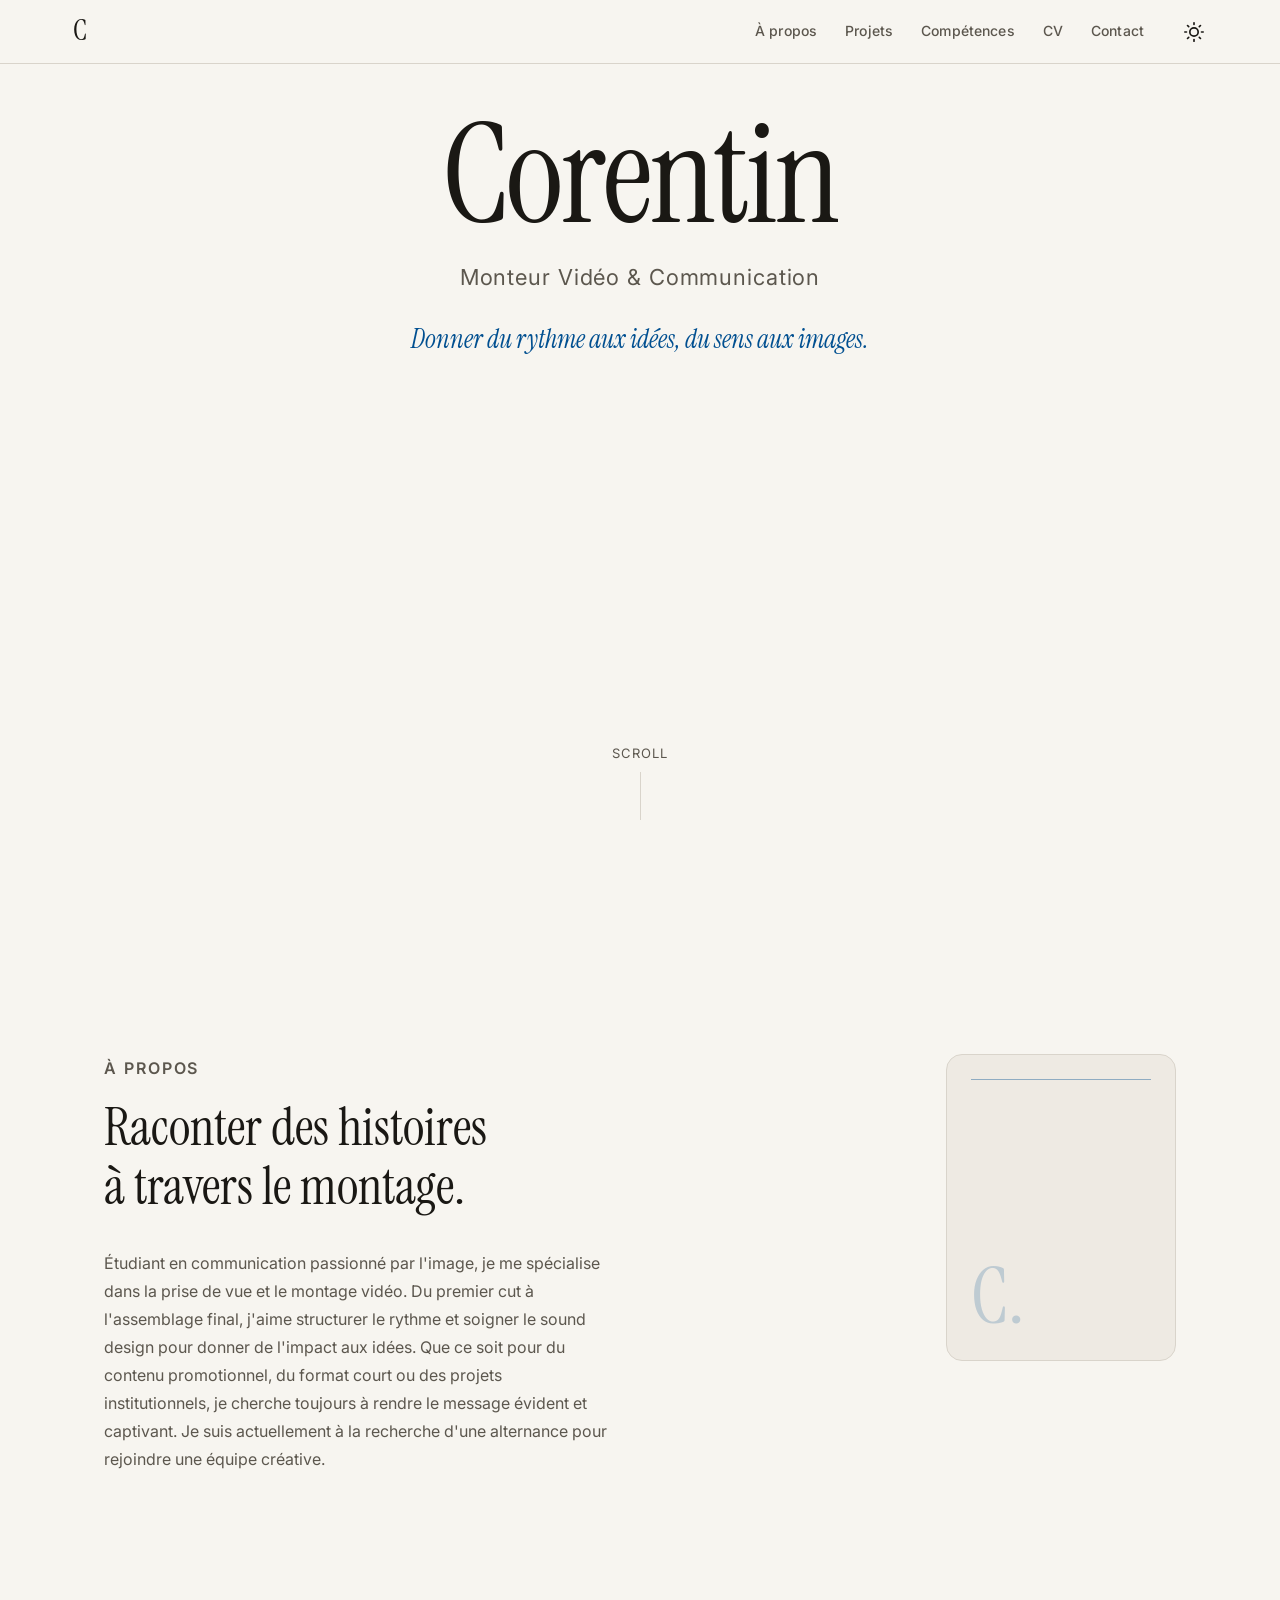
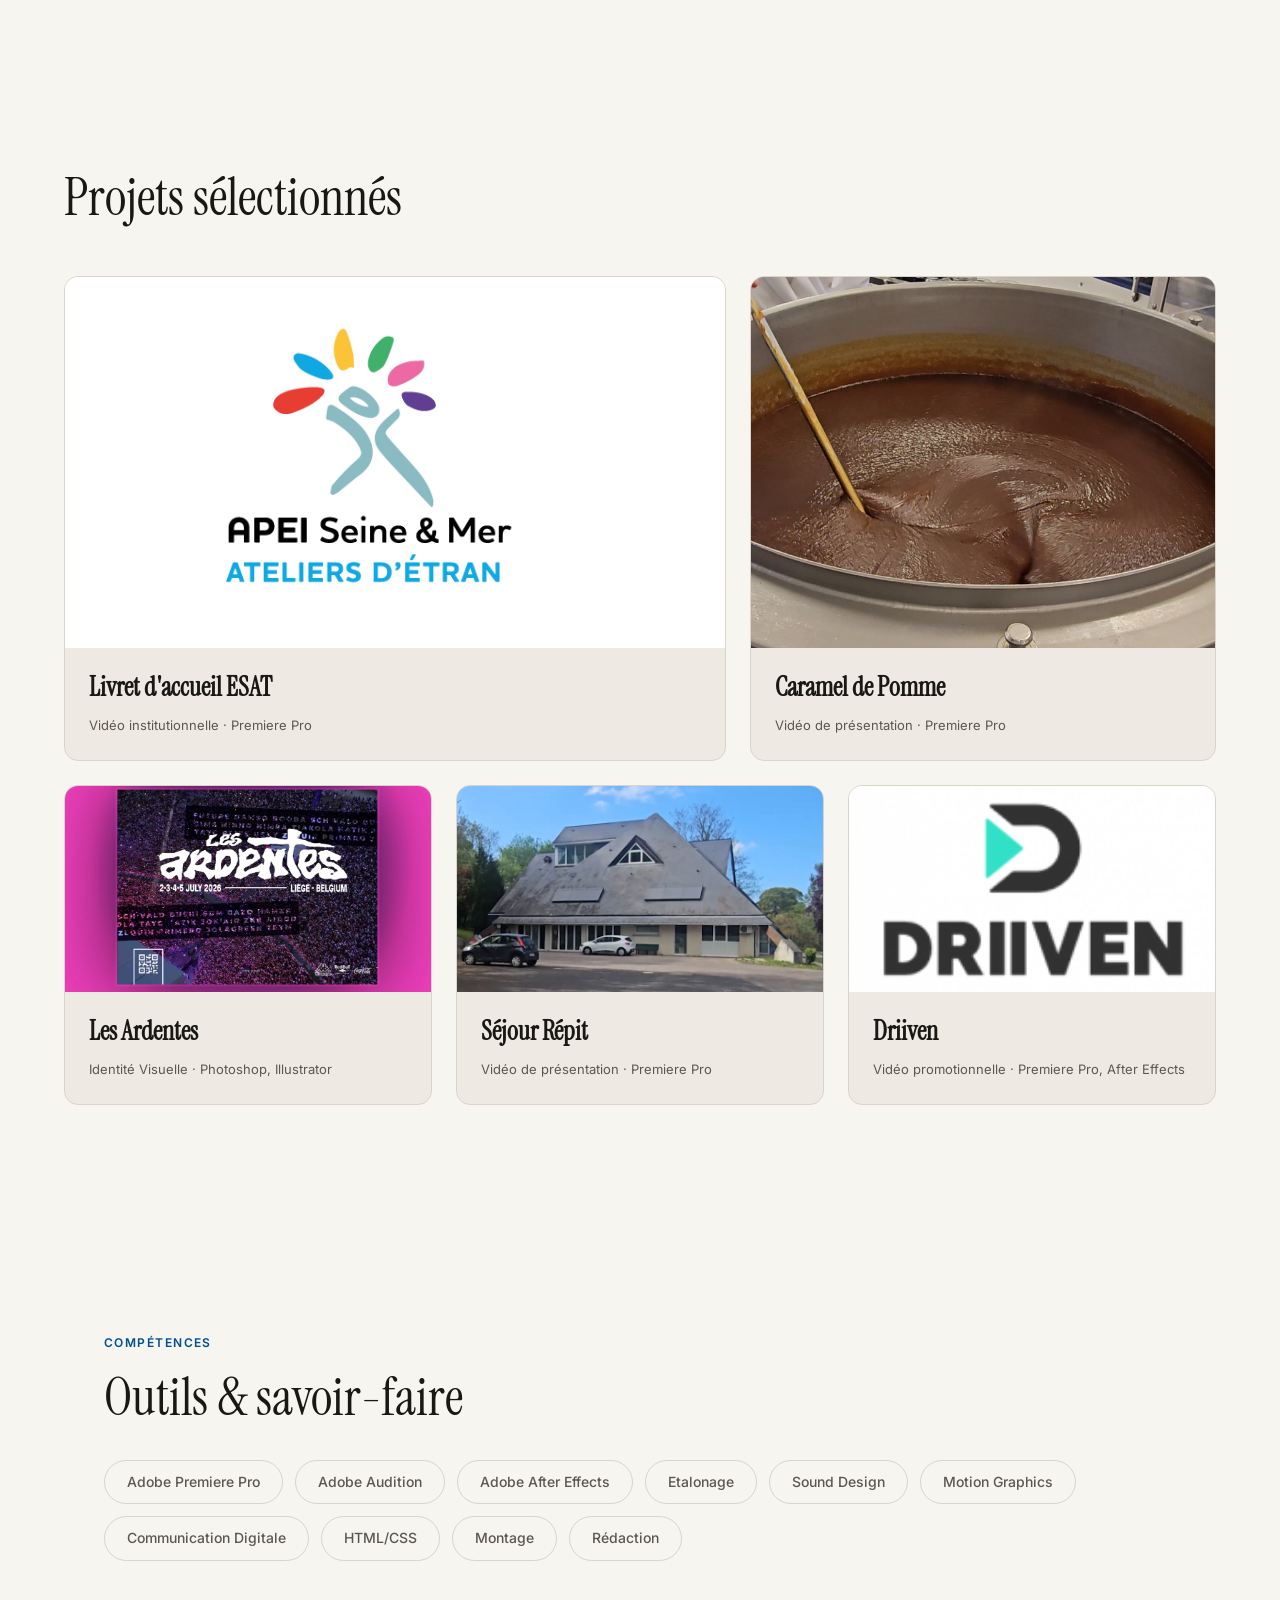
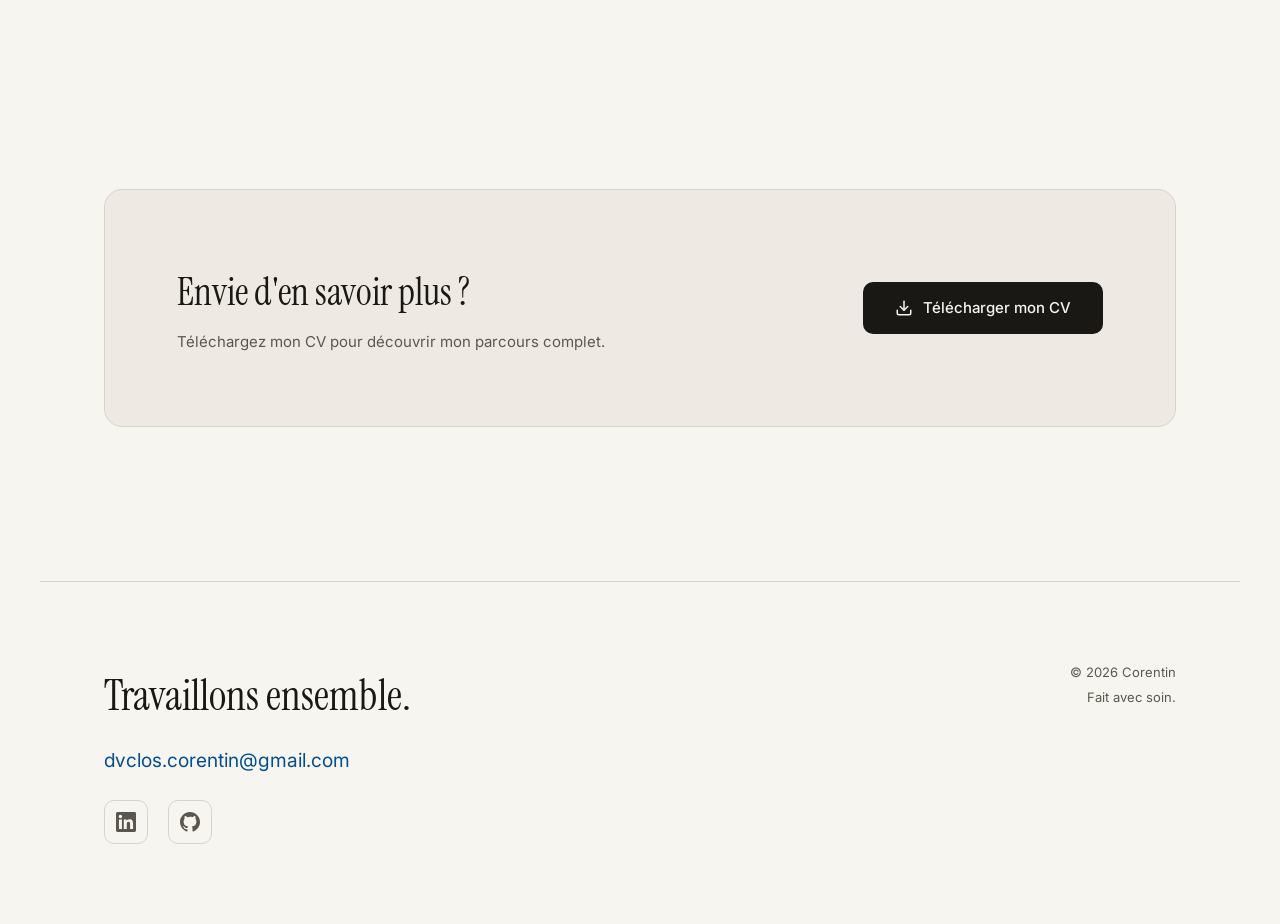
==== commit 444971c9: "Mise a jour de la section A propos et des images projets (logos et visuels)" ====
--- a/index.html
+++ b/index.html
@@ -53,7 +53,7 @@
         <div class="about__text reveal">
           <p class="section__label">À propos</p>
           <h2 class="section__heading">Raconter des histoires<br>à travers le montage.</h2>
-          <p>Étudiant en communication et passionné de montage vidéo, je crée des récits visuels qui captent l'attention et transmettent un message clair. Du court-métrage au contenu digital, j'apporte un regard sensible au rythme, à la couleur et au son. Je suis actuellement à la recherche d'une alternance pour approfondir mon savoir-faire au sein d'une équipe créative.</p>
+          <p>Étudiant en communication passionné par l'image, je me spécialise dans la prise de vue et le montage vidéo. Du premier cut à l'assemblage final, j'aime structurer le rythme et soigner le sound design pour donner de l'impact aux idées. Que ce soit pour du contenu promotionnel, du format court ou des projets institutionnels, je cherche toujours à rendre le message évident et captivant. Je suis actuellement à la recherche d'une alternance pour rejoindre une équipe créative.</p>
         </div>
         <div class="about__visual reveal">
           <div class="about__accent-block">
@@ -72,7 +72,7 @@
         <!-- Card 1 — Large -->
         <a href="projects/livret-accueil.html" class="project-card reveal">
           <div class="project-card__img-wrap">
-            <img src="assets/project-corporate.png" alt="Vidéo de présentation du Livret d'accueil — ESAT Les Ateliers d'ETran" width="800" height="450" loading="lazy">
+            <img src="assets/project-atelieretran.png" alt="Vidéo de présentation du Livret d'accueil — ESAT Les Ateliers d'ETran" width="800" height="450" loading="lazy" style="object-fit: contain; padding: 24px; background: #ffffff;">
             <div class="project-card__overlay">
               <p>Conception et réalisation d'une version vidéo accessible (FALC) du livret d'accueil pour les nouveaux travailleurs de l'ESAT Les Ateliers d'ETran.</p>
             </div>
@@ -130,7 +130,7 @@
         <!-- Card 5 -->
         <a href="projects/driiven.html" class="project-card reveal">
           <div class="project-card__img-wrap">
-            <img src="assets/project-shortfilm.png" alt="Vidéo de présentation Driiven" width="800" height="450" loading="lazy">
+            <img src="assets/project-driiven-v2.png" alt="Vidéo de présentation Driiven" width="800" height="450" loading="lazy">
             <div class="project-card__overlay">
               <p>Vidéo promotionnelle B2B présentant l'outil de capture vidéo des erreurs de conduite Driiven auprès des auto-écoles.</p>
             </div>
